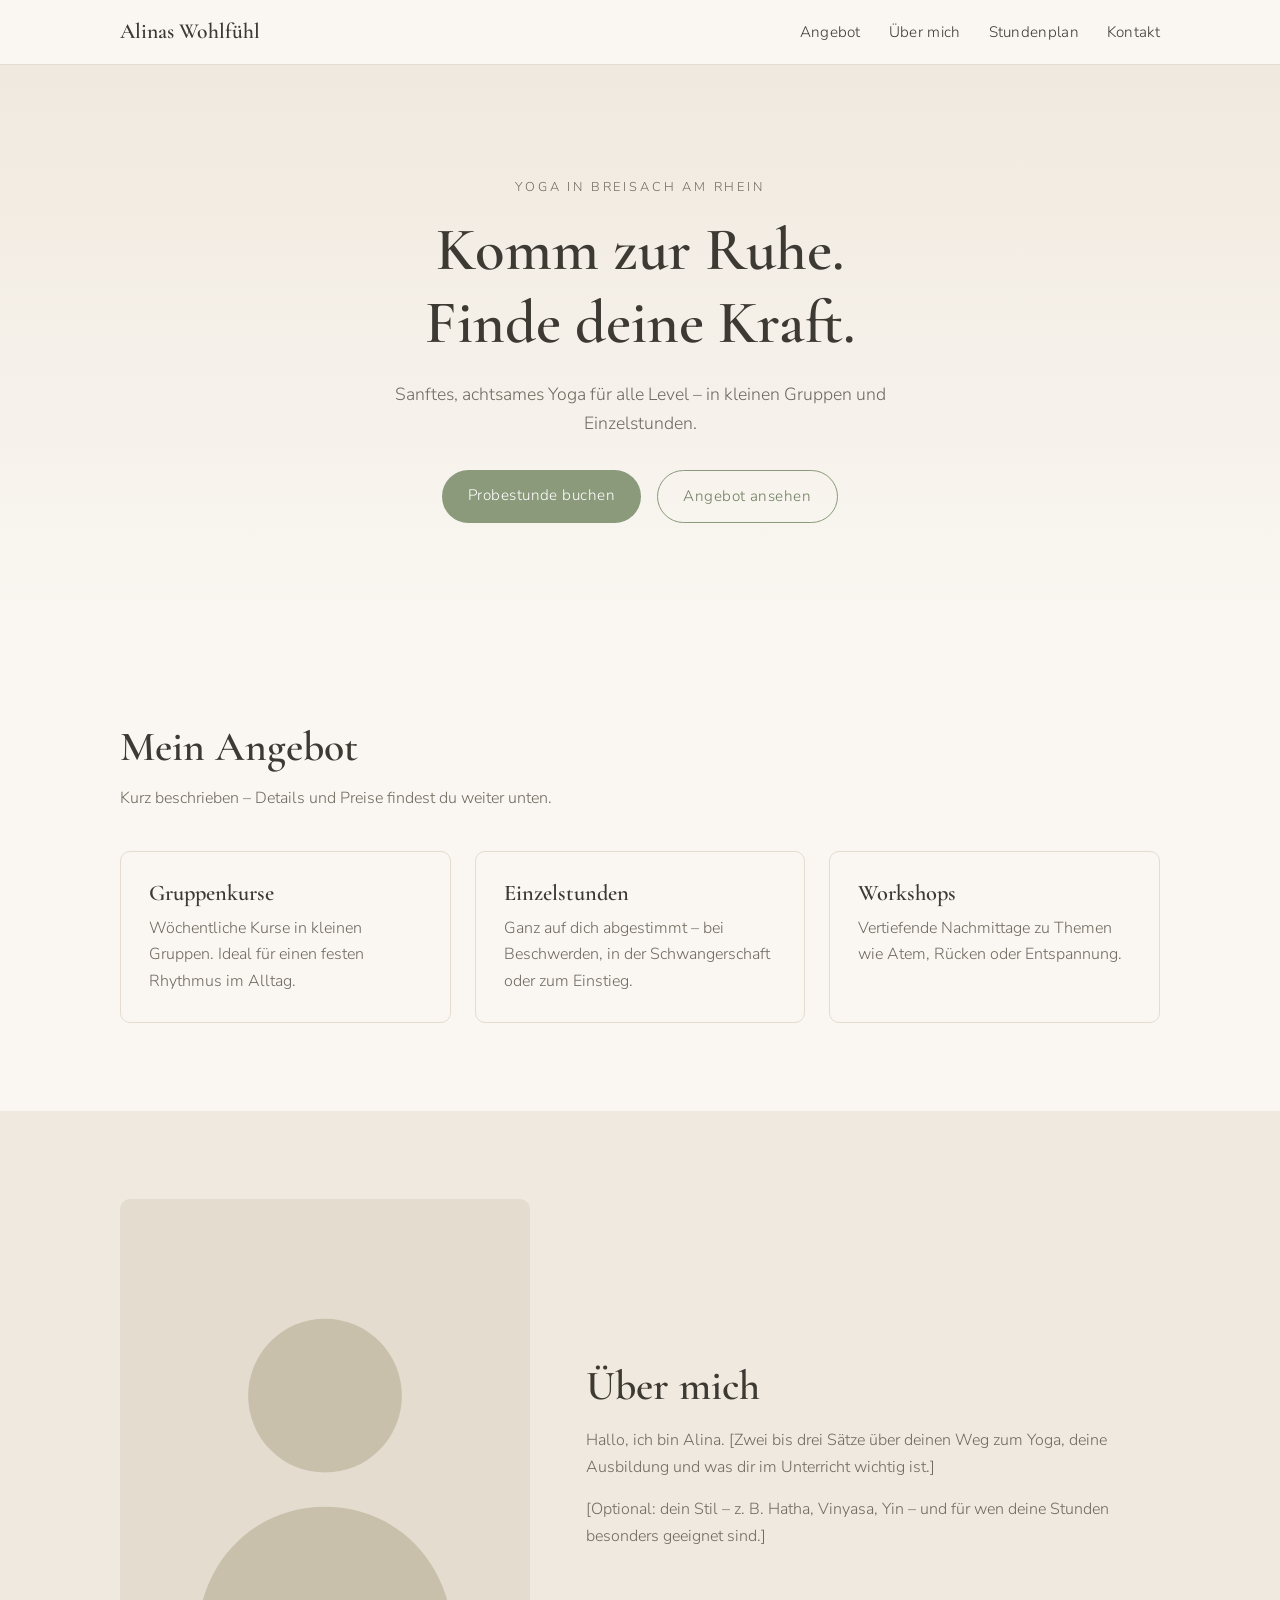
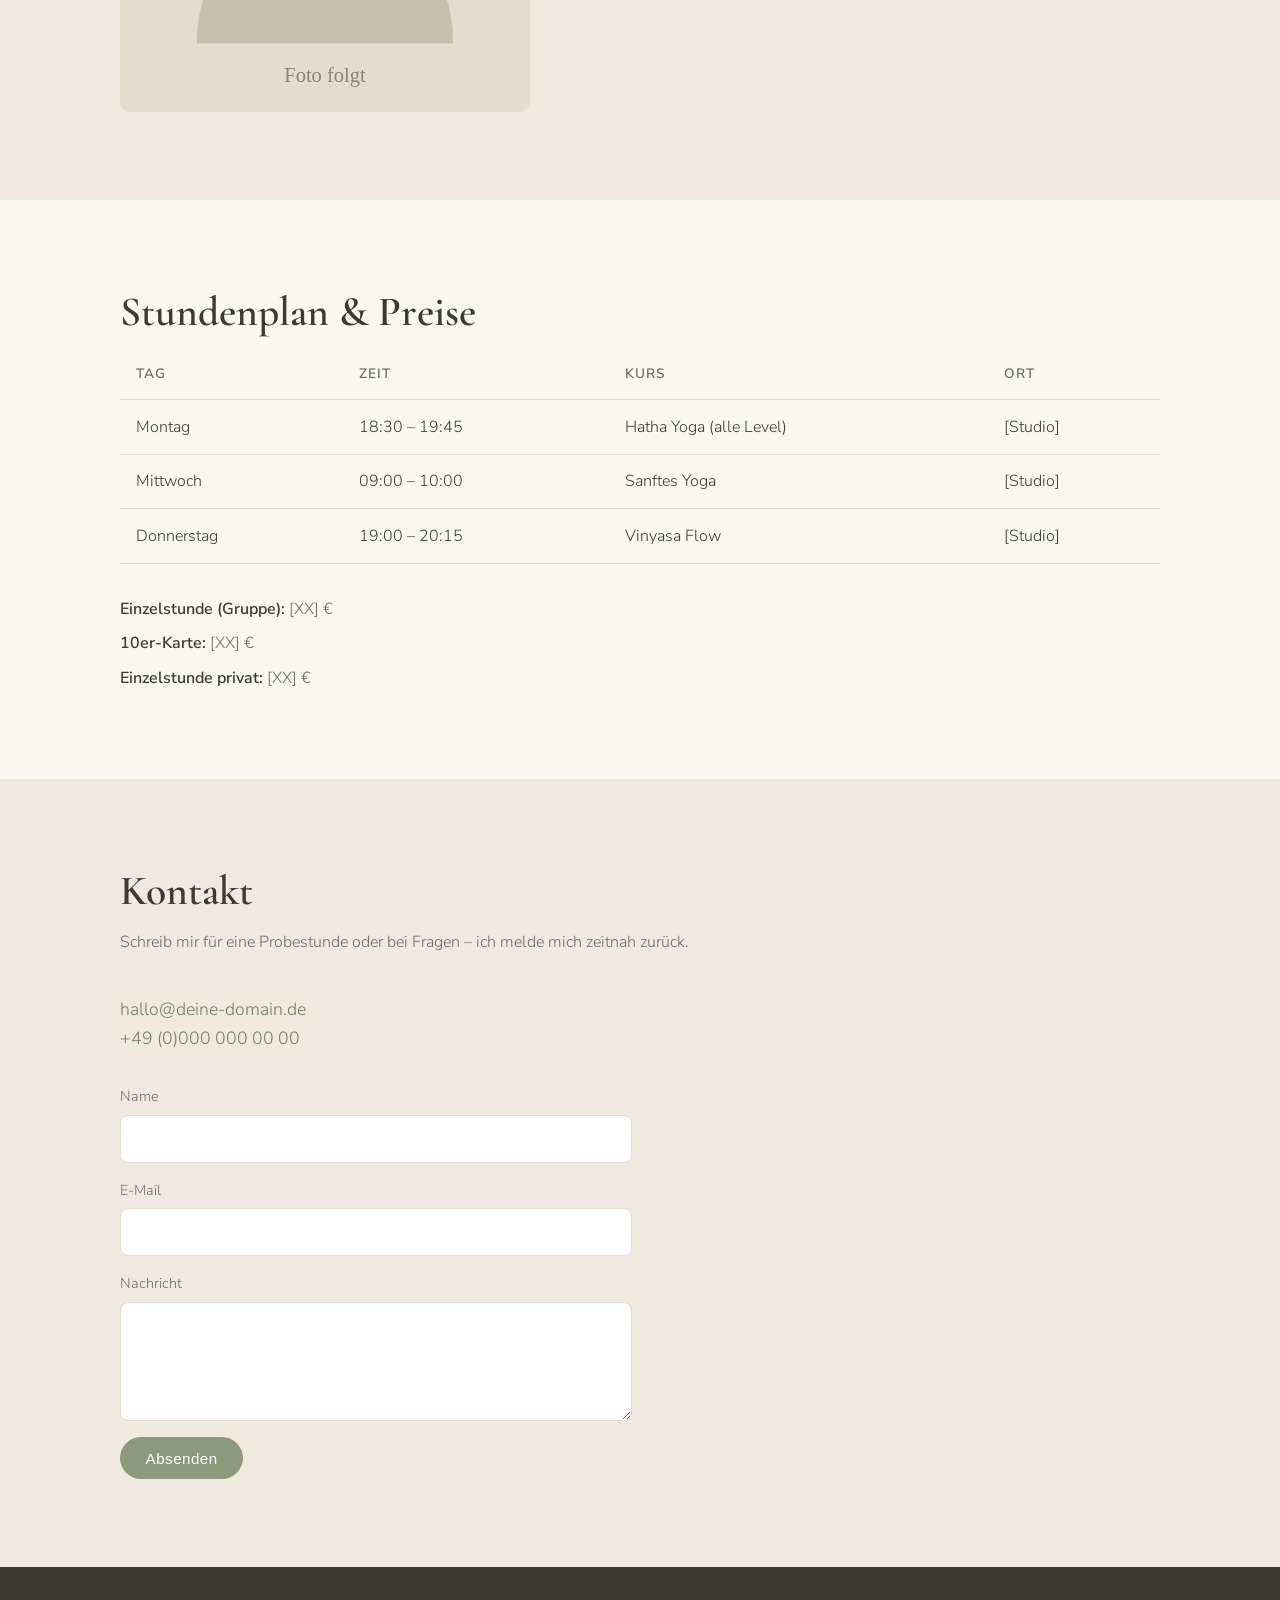
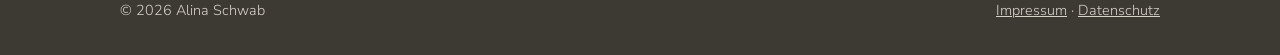
==== index.html @ 9f52ae80 "Update hero kicker text and footer copyright name" ====
<!DOCTYPE html>
<html lang="de">
<head>
  <meta charset="UTF-8" />
  <meta name="viewport" content="width=device-width, initial-scale=1.0" />
  <title>Alinas Wohlfühl – Yoga</title>
  <meta name="description" content="Yoga bei Alina – Kurse, Workshops und Einzelstunden für mehr Ruhe, Kraft und Beweglichkeit." />

  <!-- Open Graph / Social Preview -->
  <meta property="og:title" content="Alinas Wohlfühl – Yoga" />
  <meta property="og:description" content="Yoga bei Alina – Kurse, Workshops und Einzelstunden." />
  <meta property="og:type" content="website" />

  <link rel="icon" href="assets/favicon.svg" type="image/svg+xml" />
  <link rel="preconnect" href="https://fonts.googleapis.com" />
  <link rel="preconnect" href="https://fonts.gstatic.com" crossorigin />
  <link href="https://fonts.googleapis.com/css2?family=Cormorant+Garamond:wght@500;600&family=Nunito+Sans:wght@300;400;600&display=swap" rel="stylesheet" />
  <link rel="stylesheet" href="styles.css" />
</head>
<body>
  <header class="site-header" id="top">
    <nav class="nav container">
      <a href="#top" class="nav__logo">Alinas&nbsp;Wohlfühl</a>
      <button class="nav__toggle" aria-label="Menü öffnen" aria-expanded="false" aria-controls="nav-menu">
        <span></span><span></span><span></span>
      </button>
      <ul class="nav__menu" id="nav-menu">
        <li><a href="#angebot">Angebot</a></li>
        <li><a href="#ueber-mich">Über mich</a></li>
        <li><a href="#stundenplan">Stundenplan</a></li>
        <li><a href="#kontakt">Kontakt</a></li>
      </ul>
    </nav>
  </header>

  <main>
    <!-- Hero -->
    <section class="hero">
      <div class="container hero__inner">
        <p class="hero__kicker">Yoga in Breisach am Rhein</p>
        <h1 class="hero__title">Komm zur Ruhe.<br />Finde deine Kraft.</h1>
        <p class="hero__text">
          Sanftes, achtsames Yoga für alle Level – in kleinen Gruppen und Einzelstunden.
        </p>
        <div class="hero__actions">
          <a href="#kontakt" class="btn btn--primary">Probestunde buchen</a>
          <a href="#angebot" class="btn btn--ghost">Angebot ansehen</a>
        </div>
      </div>
    </section>

    <!-- Angebot -->
    <section id="angebot" class="section">
      <div class="container">
        <h2 class="section__title">Mein Angebot</h2>
        <p class="section__lead">Kurz beschrieben – Details und Preise findest du weiter unten.</p>
        <div class="cards">
          <article class="card">
            <h3>Gruppenkurse</h3>
            <p>Wöchentliche Kurse in kleinen Gruppen. Ideal für einen festen Rhythmus im Alltag.</p>
          </article>
          <article class="card">
            <h3>Einzelstunden</h3>
            <p>Ganz auf dich abgestimmt – bei Beschwerden, in der Schwangerschaft oder zum Einstieg.</p>
          </article>
          <article class="card">
            <h3>Workshops</h3>
            <p>Vertiefende Nachmittage zu Themen wie Atem, Rücken oder Entspannung.</p>
          </article>
        </div>
      </div>
    </section>

    <!-- Über mich -->
    <section id="ueber-mich" class="section section--alt">
      <div class="container about">
        <div class="about__media">
          <img src="assets/alina.svg" alt="Porträt von Alina" width="480" height="600" loading="lazy" />
        </div>
        <div class="about__text">
          <h2 class="section__title">Über mich</h2>
          <p>
            Hallo, ich bin Alina. [Zwei bis drei Sätze über deinen Weg zum Yoga, deine
            Ausbildung und was dir im Unterricht wichtig ist.]
          </p>
          <p>
            [Optional: dein Stil – z.&nbsp;B. Hatha, Vinyasa, Yin – und für wen deine Stunden
            besonders geeignet sind.]
          </p>
        </div>
      </div>
    </section>

    <!-- Stundenplan -->
    <section id="stundenplan" class="section">
      <div class="container">
        <h2 class="section__title">Stundenplan &amp; Preise</h2>
        <table class="schedule">
          <thead>
            <tr><th>Tag</th><th>Zeit</th><th>Kurs</th><th>Ort</th></tr>
          </thead>
          <tbody>
            <tr><td>Montag</td><td>18:30 – 19:45</td><td>Hatha Yoga (alle Level)</td><td>[Studio]</td></tr>
            <tr><td>Mittwoch</td><td>09:00 – 10:00</td><td>Sanftes Yoga</td><td>[Studio]</td></tr>
            <tr><td>Donnerstag</td><td>19:00 – 20:15</td><td>Vinyasa Flow</td><td>[Studio]</td></tr>
          </tbody>
        </table>
        <ul class="prices">
          <li><strong>Einzelstunde (Gruppe):</strong> [XX] €</li>
          <li><strong>10er-Karte:</strong> [XX] €</li>
          <li><strong>Einzelstunde privat:</strong> [XX] €</li>
        </ul>
      </div>
    </section>

    <!-- Kontakt -->
    <section id="kontakt" class="section section--alt">
      <div class="container contact">
        <h2 class="section__title">Kontakt</h2>
        <p class="section__lead">
          Schreib mir für eine Probestunde oder bei Fragen – ich melde mich zeitnah zurück.
        </p>
        <p class="contact__details">
          <a href="mailto:hallo@deine-domain.de">hallo@deine-domain.de</a><br />
          <a href="tel:+490000000000">+49 (0)000 000 00 00</a>
        </p>

        <!-- Formular: funktioniert erst mit Backend oder einem Dienst wie Formspree.
             Bis dahin dient der E-Mail-Link oben. -->
        <form class="contact__form" action="#" method="post" novalidate>
          <label>Name
            <input type="text" name="name" autocomplete="name" required />
          </label>
          <label>E-Mail
            <input type="email" name="email" autocomplete="email" required />
          </label>
          <label>Nachricht
            <textarea name="message" rows="4" required></textarea>
          </label>
          <button type="submit" class="btn btn--primary">Absenden</button>
          <p class="contact__note" hidden></p>
        </form>
      </div>
    </section>
  </main>

  <footer class="site-footer">
    <div class="container site-footer__inner">
      <p>&copy; <span id="year"></span> Alina Schwab</p>
      <p><a href="impressum.html">Impressum</a> &middot; <a href="datenschutz.html">Datenschutz</a></p>
    </div>
  </footer>

  <script src="script.js"></script>
</body>
</html>
---- styles.css ----
/* ---------- Design-Tokens ---------- */
:root {
  --color-bg: #faf7f2;
  --color-bg-alt: #f0e9df;
  --color-text: #3d3a34;
  --color-muted: #6f6a60;
  --color-accent: #8a9a7b;      /* salbeigrün */
  --color-accent-dark: #6f7e61;
  --color-line: #e3dccf;

  --font-head: "Cormorant Garamond", Georgia, serif;
  --font-body: "Nunito Sans", system-ui, -apple-system, Segoe UI, Roboto, sans-serif;

  --maxw: 1080px;
  --radius: 10px;
}

/* ---------- Reset / Basis ---------- */
* { box-sizing: border-box; margin: 0; padding: 0; }

html { scroll-behavior: smooth; }

body {
  font-family: var(--font-body);
  font-weight: 300;
  color: var(--color-text);
  background: var(--color-bg);
  line-height: 1.65;
  -webkit-font-smoothing: antialiased;
}

img { max-width: 100%; height: auto; display: block; }

a { color: var(--color-accent-dark); text-decoration: none; }
a:hover { text-decoration: underline; }

h1, h2, h3 { font-family: var(--font-head); font-weight: 600; line-height: 1.2; }

.container {
  width: 100%;
  max-width: var(--maxw);
  margin-inline: auto;
  padding-inline: 1.25rem;
}

/* ---------- Header / Nav ---------- */
.site-header {
  position: sticky;
  top: 0;
  z-index: 50;
  background: rgba(250, 247, 242, 0.9);
  backdrop-filter: blur(8px);
  border-bottom: 1px solid var(--color-line);
}

.nav {
  display: flex;
  align-items: center;
  justify-content: space-between;
  min-height: 64px;
}

.nav__logo {
  font-family: var(--font-head);
  font-size: 1.35rem;
  font-weight: 600;
  color: var(--color-text);
}

.nav__menu {
  list-style: none;
  display: flex;
  gap: 1.75rem;
}

.nav__menu a {
  color: var(--color-text);
  font-size: 0.95rem;
  letter-spacing: 0.02em;
}

.nav__toggle {
  display: none;
  flex-direction: column;
  gap: 5px;
  background: none;
  border: 0;
  cursor: pointer;
  padding: 6px;
}
.nav__toggle span {
  width: 24px;
  height: 2px;
  background: var(--color-text);
  transition: transform 0.2s, opacity 0.2s;
}

/* ---------- Hero ---------- */
.hero {
  background: linear-gradient(180deg, var(--color-bg-alt), var(--color-bg));
  padding-block: clamp(3.5rem, 10vw, 7rem);
  text-align: center;
}

.hero__kicker {
  text-transform: uppercase;
  letter-spacing: 0.22em;
  font-size: 0.8rem;
  color: var(--color-muted);
  margin-bottom: 1rem;
}

.hero__title {
  font-size: clamp(2.4rem, 6vw, 3.8rem);
}

.hero__text {
  max-width: 34rem;
  margin: 1.25rem auto 2rem;
  color: var(--color-muted);
  font-size: 1.1rem;
}

.hero__actions {
  display: flex;
  gap: 1rem;
  justify-content: center;
  flex-wrap: wrap;
}

/* ---------- Buttons ---------- */
.btn {
  display: inline-block;
  padding: 0.8rem 1.6rem;
  border-radius: 999px;
  font-size: 0.95rem;
  letter-spacing: 0.03em;
  transition: background 0.2s, color 0.2s, border-color 0.2s;
}
.btn:hover { text-decoration: none; }

.btn--primary {
  background: var(--color-accent);
  color: #fff;
}
.btn--primary:hover { background: var(--color-accent-dark); }

.btn--ghost {
  border: 1px solid var(--color-accent);
  color: var(--color-accent-dark);
}
.btn--ghost:hover { background: var(--color-accent); color: #fff; }

/* ---------- Sections ---------- */
.section { padding-block: clamp(3rem, 8vw, 5.5rem); }
.section--alt { background: var(--color-bg-alt); }

.section__title {
  font-size: clamp(1.8rem, 4vw, 2.6rem);
  margin-bottom: 0.75rem;
}

.section__lead {
  color: var(--color-muted);
  max-width: 40rem;
  margin-bottom: 2.5rem;
}

/* ---------- Cards ---------- */
.cards {
  display: grid;
  grid-template-columns: repeat(auto-fit, minmax(220px, 1fr));
  gap: 1.5rem;
}

.card {
  background: var(--color-bg);
  border: 1px solid var(--color-line);
  border-radius: var(--radius);
  padding: 1.75rem;
}
.section--alt .card { background: #fff; }

.card h3 { font-size: 1.4rem; margin-bottom: 0.5rem; }
.card p { color: var(--color-muted); }

/* ---------- Über mich ---------- */
.about {
  display: grid;
  grid-template-columns: minmax(0, 1fr) minmax(0, 1.4fr);
  gap: clamp(1.5rem, 5vw, 3.5rem);
  align-items: center;
}

.about__media img {
  border-radius: var(--radius);
  width: 100%;
  object-fit: cover;
}

.about__text p { margin-top: 1rem; color: var(--color-muted); }

/* ---------- Stundenplan ---------- */
.schedule {
  width: 100%;
  border-collapse: collapse;
  margin-bottom: 2rem;
}

.schedule th,
.schedule td {
  text-align: left;
  padding: 0.85rem 1rem;
  border-bottom: 1px solid var(--color-line);
}

.schedule th {
  font-family: var(--font-body);
  font-weight: 600;
  font-size: 0.85rem;
  text-transform: uppercase;
  letter-spacing: 0.08em;
  color: var(--color-muted);
}

.prices { list-style: none; display: grid; gap: 0.5rem; }
.prices li { color: var(--color-muted); }
.prices strong { color: var(--color-text); font-weight: 600; }

/* ---------- Kontakt ---------- */
.contact__details { margin: 1rem 0 2rem; font-size: 1.1rem; }

.contact__form {
  display: grid;
  gap: 1rem;
  max-width: 32rem;
}

.contact__form label {
  display: grid;
  gap: 0.35rem;
  font-size: 0.9rem;
  color: var(--color-muted);
}

.contact__form input,
.contact__form textarea {
  font: inherit;
  padding: 0.7rem 0.85rem;
  border: 1px solid var(--color-line);
  border-radius: 8px;
  background: #fff;
  color: var(--color-text);
}
.contact__form input:focus,
.contact__form textarea:focus {
  outline: 2px solid var(--color-accent);
  outline-offset: 1px;
}

.contact__form .btn { justify-self: start; cursor: pointer; border: 0; }

.contact__note { font-size: 0.9rem; color: var(--color-accent-dark); }

/* ---------- Footer ---------- */
.site-footer {
  background: var(--color-text);
  color: #d8d3c8;
  padding-block: 2rem;
  font-size: 0.9rem;
}
.site-footer a { color: #d8d3c8; text-decoration: underline; }
.site-footer__inner {
  display: flex;
  justify-content: space-between;
  flex-wrap: wrap;
  gap: 0.5rem;
}

/* ---------- Mobile ---------- */
@media (max-width: 760px) {
  .nav__toggle { display: flex; }

  .nav__menu {
    position: absolute;
    inset: 64px 0 auto 0;
    flex-direction: column;
    gap: 0;
    background: var(--color-bg);
    border-bottom: 1px solid var(--color-line);
    max-height: 0;
    overflow: hidden;
    transition: max-height 0.25s ease;
  }
  .nav__menu.is-open { max-height: 320px; }
  .nav__menu li { border-top: 1px solid var(--color-line); }
  .nav__menu a { display: block; padding: 0.9rem 1.25rem; }

  .about { grid-template-columns: 1fr; }
  .about__media { order: -1; max-width: 360px; }
}

@media (prefers-reduced-motion: reduce) {
  html { scroll-behavior: auto; }
  * { transition: none !important; }
}
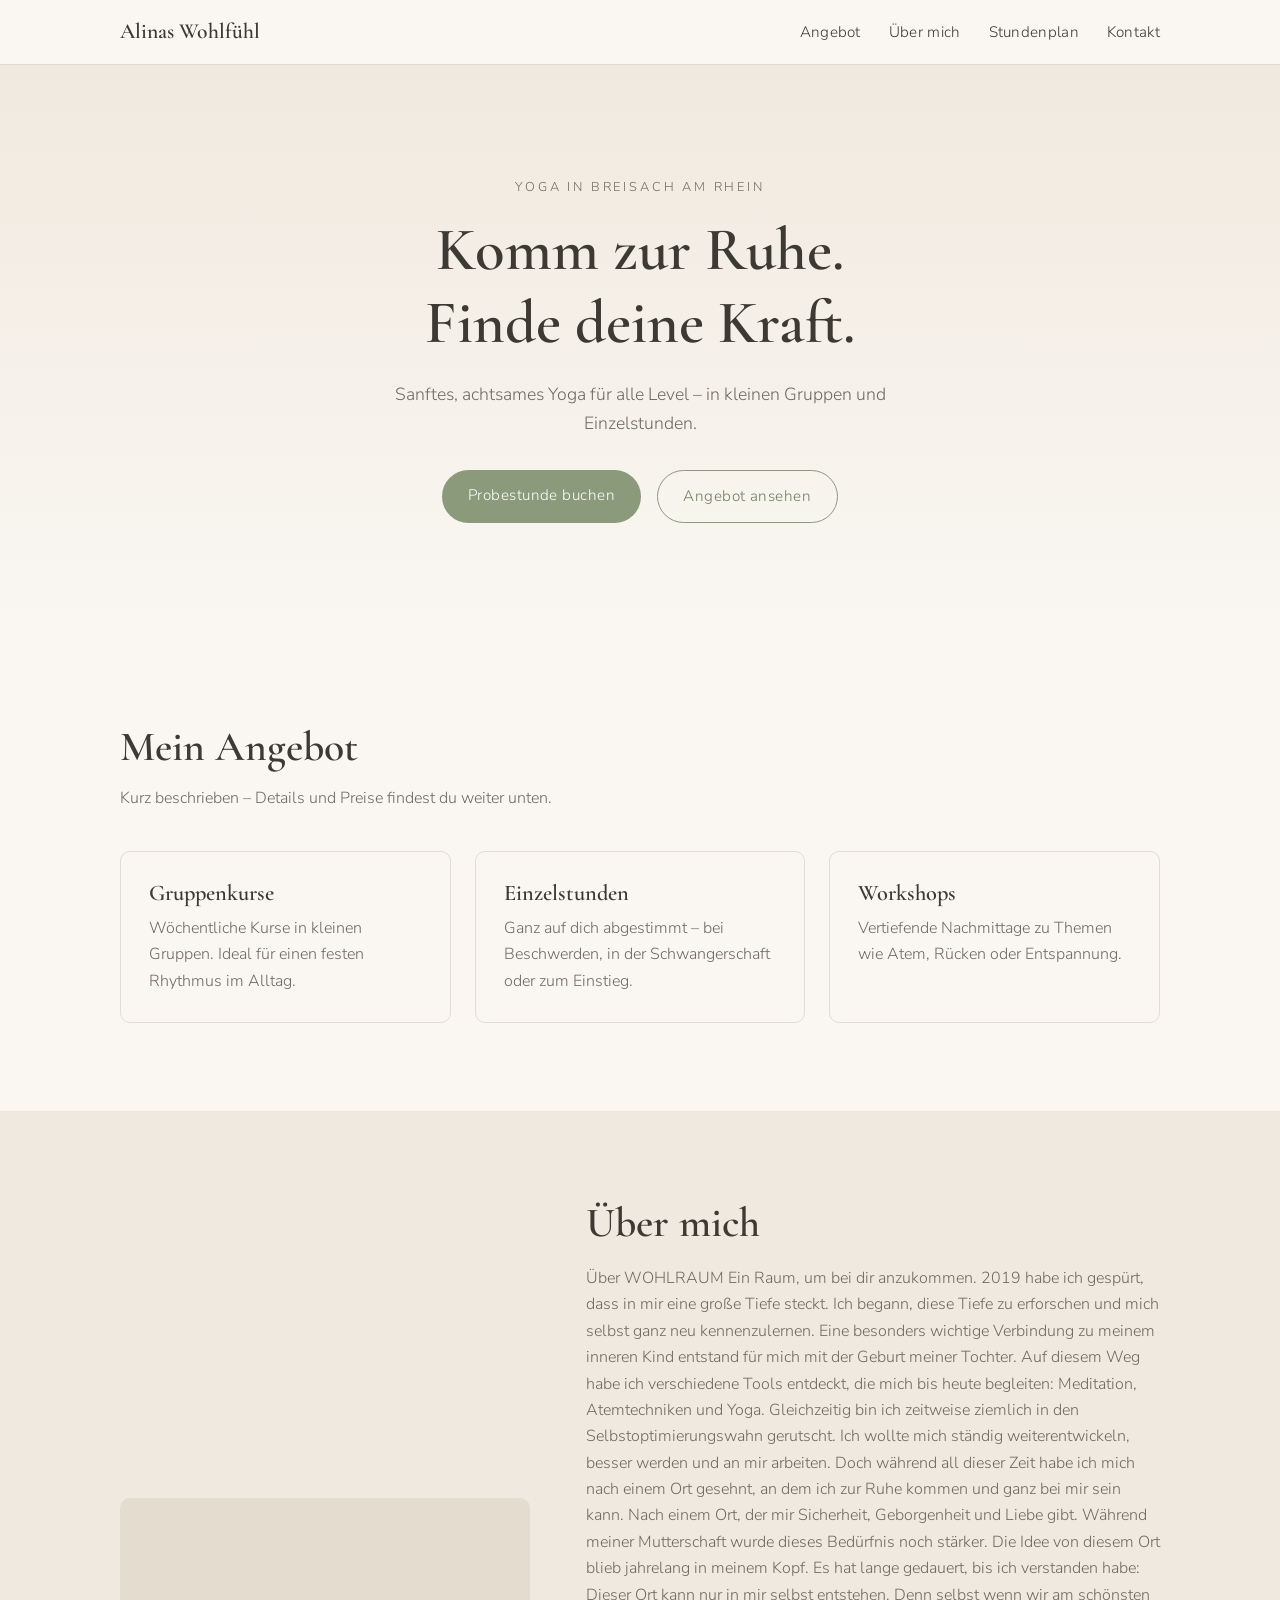
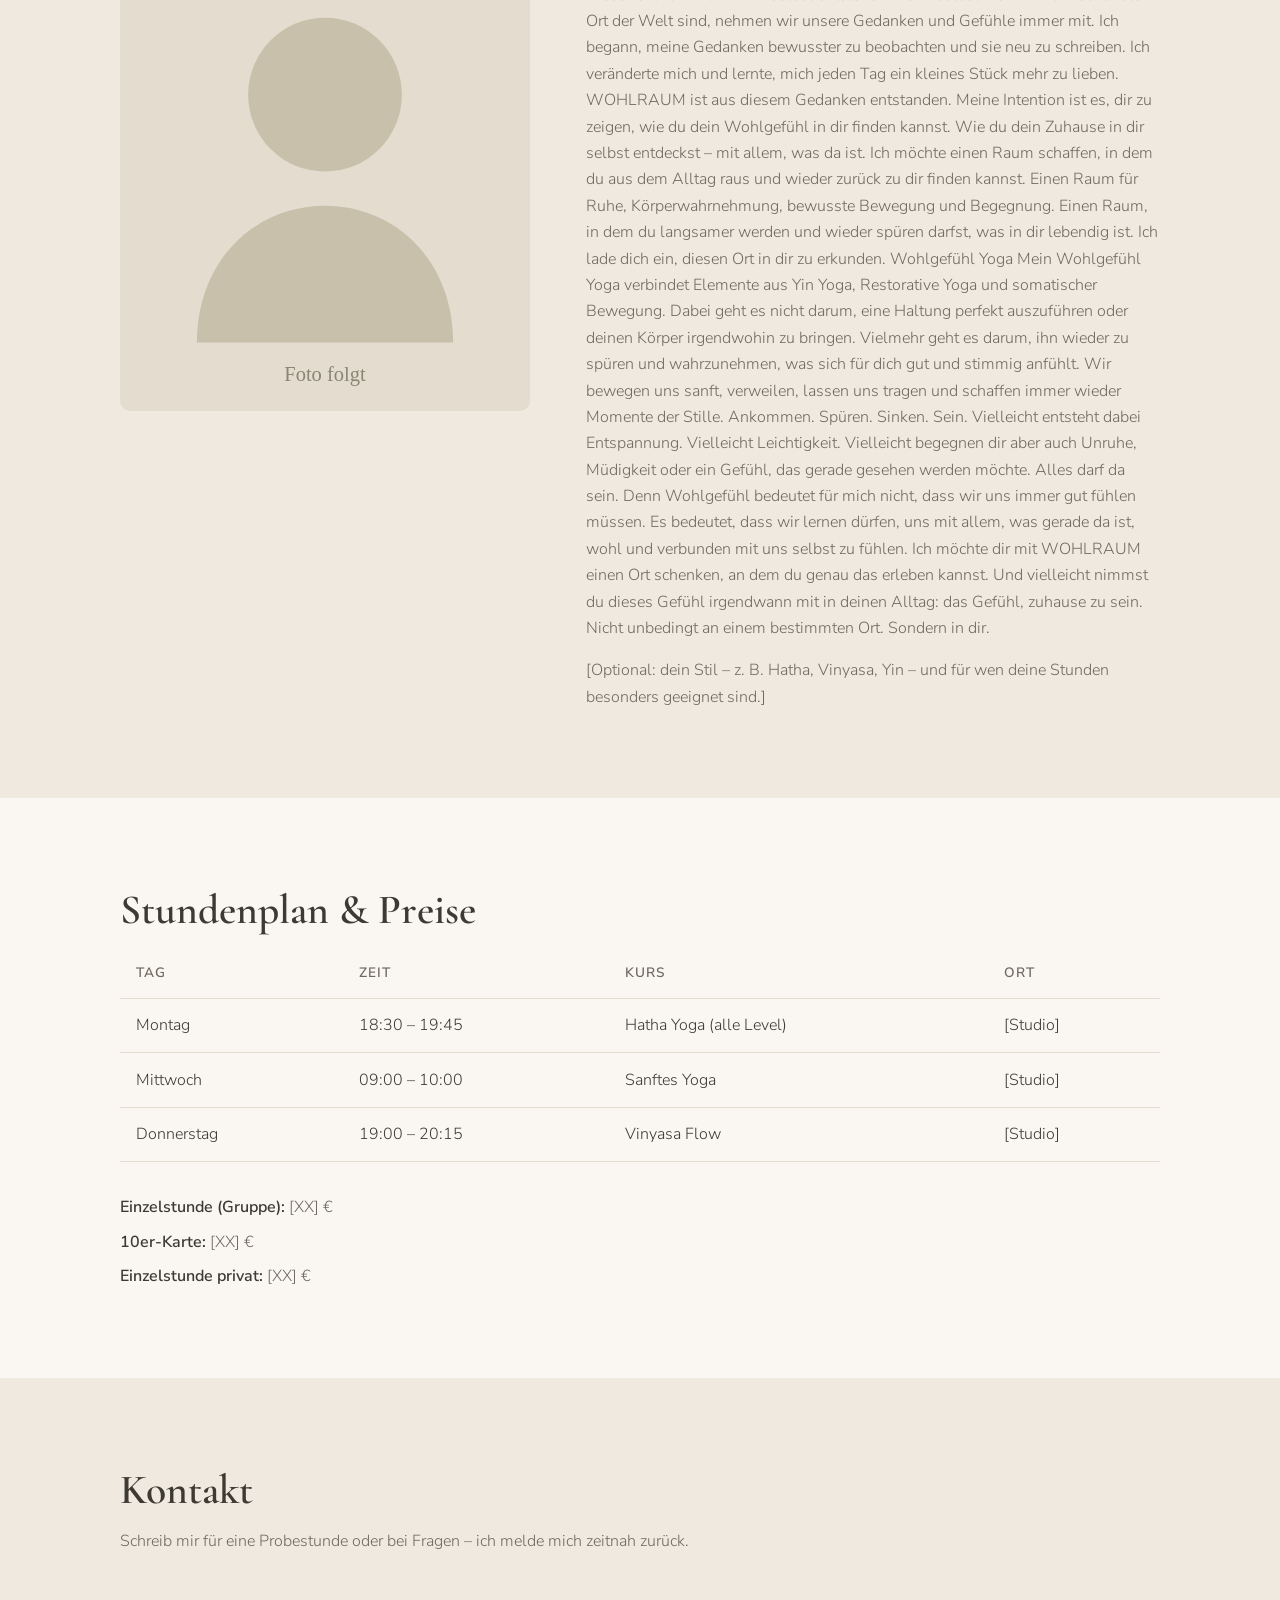
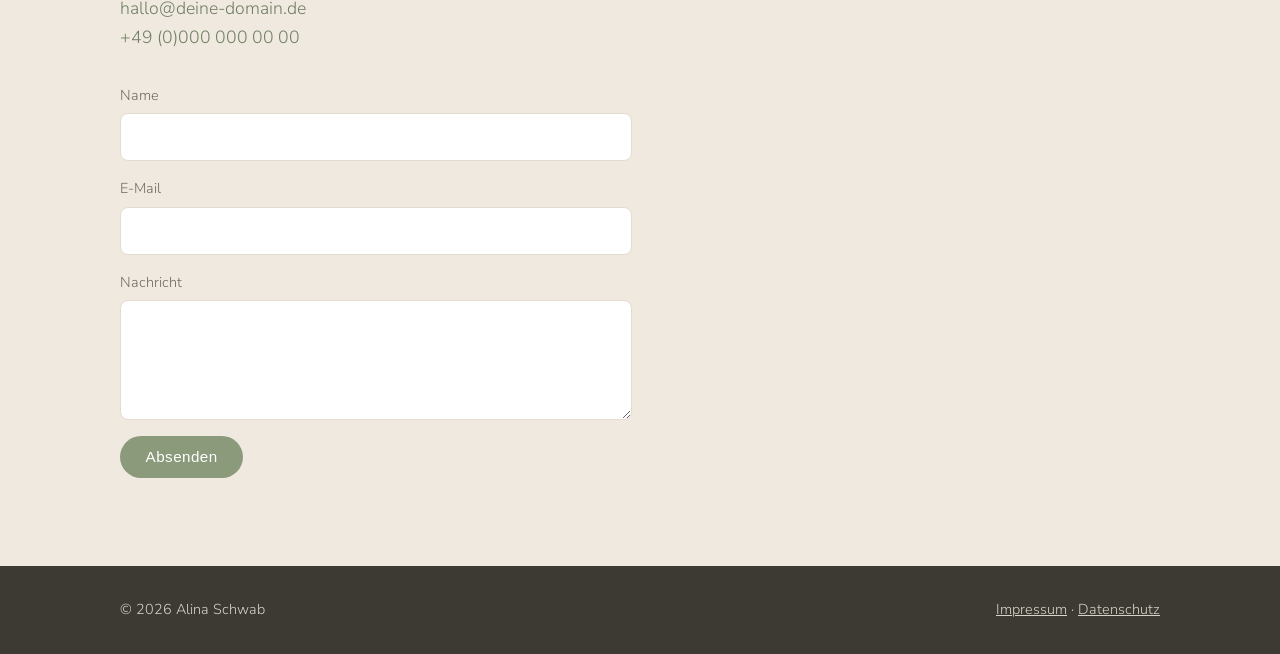
==== commit ea608e50: "Aktualisieren von index.html" ====
--- a/index.html
+++ b/index.html
@@ -79,9 +79,53 @@
         </div>
         <div class="about__text">
           <h2 class="section__title">Über mich</h2>
-          <p>
-            Hallo, ich bin Alina. [Zwei bis drei Sätze über deinen Weg zum Yoga, deine
-            Ausbildung und was dir im Unterricht wichtig ist.]
+          <p> 
+
+Über WOHLRAUM
+
+Ein Raum, um bei dir anzukommen.
+
+2019 habe ich gespürt, dass in mir eine große Tiefe steckt. Ich begann, diese Tiefe zu erforschen und mich selbst ganz neu kennenzulernen. Eine besonders wichtige Verbindung zu meinem inneren Kind entstand für mich mit der Geburt meiner Tochter.
+
+Auf diesem Weg habe ich verschiedene Tools entdeckt, die mich bis heute begleiten: Meditation, Atemtechniken und Yoga. Gleichzeitig bin ich zeitweise ziemlich in den Selbstoptimierungswahn gerutscht. Ich wollte mich ständig weiterentwickeln, besser werden und an mir arbeiten.
+
+Doch während all dieser Zeit habe ich mich nach einem Ort gesehnt, an dem ich zur Ruhe kommen und ganz bei mir sein kann. Nach einem Ort, der mir Sicherheit, Geborgenheit und Liebe gibt. Während meiner Mutterschaft wurde dieses Bedürfnis noch stärker.
+
+Die Idee von diesem Ort blieb jahrelang in meinem Kopf. Es hat lange gedauert, bis ich verstanden habe: Dieser Ort kann nur in mir selbst entstehen. Denn selbst wenn wir am schönsten Ort der Welt sind, nehmen wir unsere Gedanken und Gefühle immer mit.
+
+Ich begann, meine Gedanken bewusster zu beobachten und sie neu zu schreiben. Ich veränderte mich und lernte, mich jeden Tag ein kleines Stück mehr zu lieben.
+
+WOHLRAUM ist aus diesem Gedanken entstanden.
+
+Meine Intention ist es, dir zu zeigen, wie du dein Wohlgefühl in dir finden kannst. Wie du dein Zuhause in dir selbst entdeckst – mit allem, was da ist.
+
+Ich möchte einen Raum schaffen, in dem du aus dem Alltag raus und wieder zurück zu dir finden kannst. Einen Raum für Ruhe, Körperwahrnehmung, bewusste Bewegung und Begegnung. Einen Raum, in dem du langsamer werden und wieder spüren darfst, was in dir lebendig ist.
+
+Ich lade dich ein, diesen Ort in dir zu erkunden.
+
+Wohlgefühl Yoga
+
+Mein Wohlgefühl Yoga verbindet Elemente aus Yin Yoga, Restorative Yoga und somatischer Bewegung.
+
+Dabei geht es nicht darum, eine Haltung perfekt auszuführen oder deinen Körper irgendwohin zu bringen. Vielmehr geht es darum, ihn wieder zu spüren und wahrzunehmen, was sich für dich gut und stimmig anfühlt.
+
+Wir bewegen uns sanft, verweilen, lassen uns tragen und schaffen immer wieder Momente der Stille.
+
+Ankommen. Spüren. Sinken. Sein.
+
+Vielleicht entsteht dabei Entspannung. Vielleicht Leichtigkeit. Vielleicht begegnen dir aber auch Unruhe, Müdigkeit oder ein Gefühl, das gerade gesehen werden möchte.
+
+Alles darf da sein.
+
+Denn Wohlgefühl bedeutet für mich nicht, dass wir uns immer gut fühlen müssen. Es bedeutet, dass wir lernen dürfen, uns mit allem, was gerade da ist, wohl und verbunden mit uns selbst zu fühlen.
+
+Ich möchte dir mit WOHLRAUM einen Ort schenken, an dem du genau das erleben kannst.
+
+Und vielleicht nimmst du dieses Gefühl irgendwann mit in deinen Alltag:
+
+das Gefühl, zuhause zu sein.
+Nicht unbedingt an einem bestimmten Ort.
+Sondern in dir.
           </p>
           <p>
             [Optional: dein Stil – z.&nbsp;B. Hatha, Vinyasa, Yin – und für wen deine Stunden
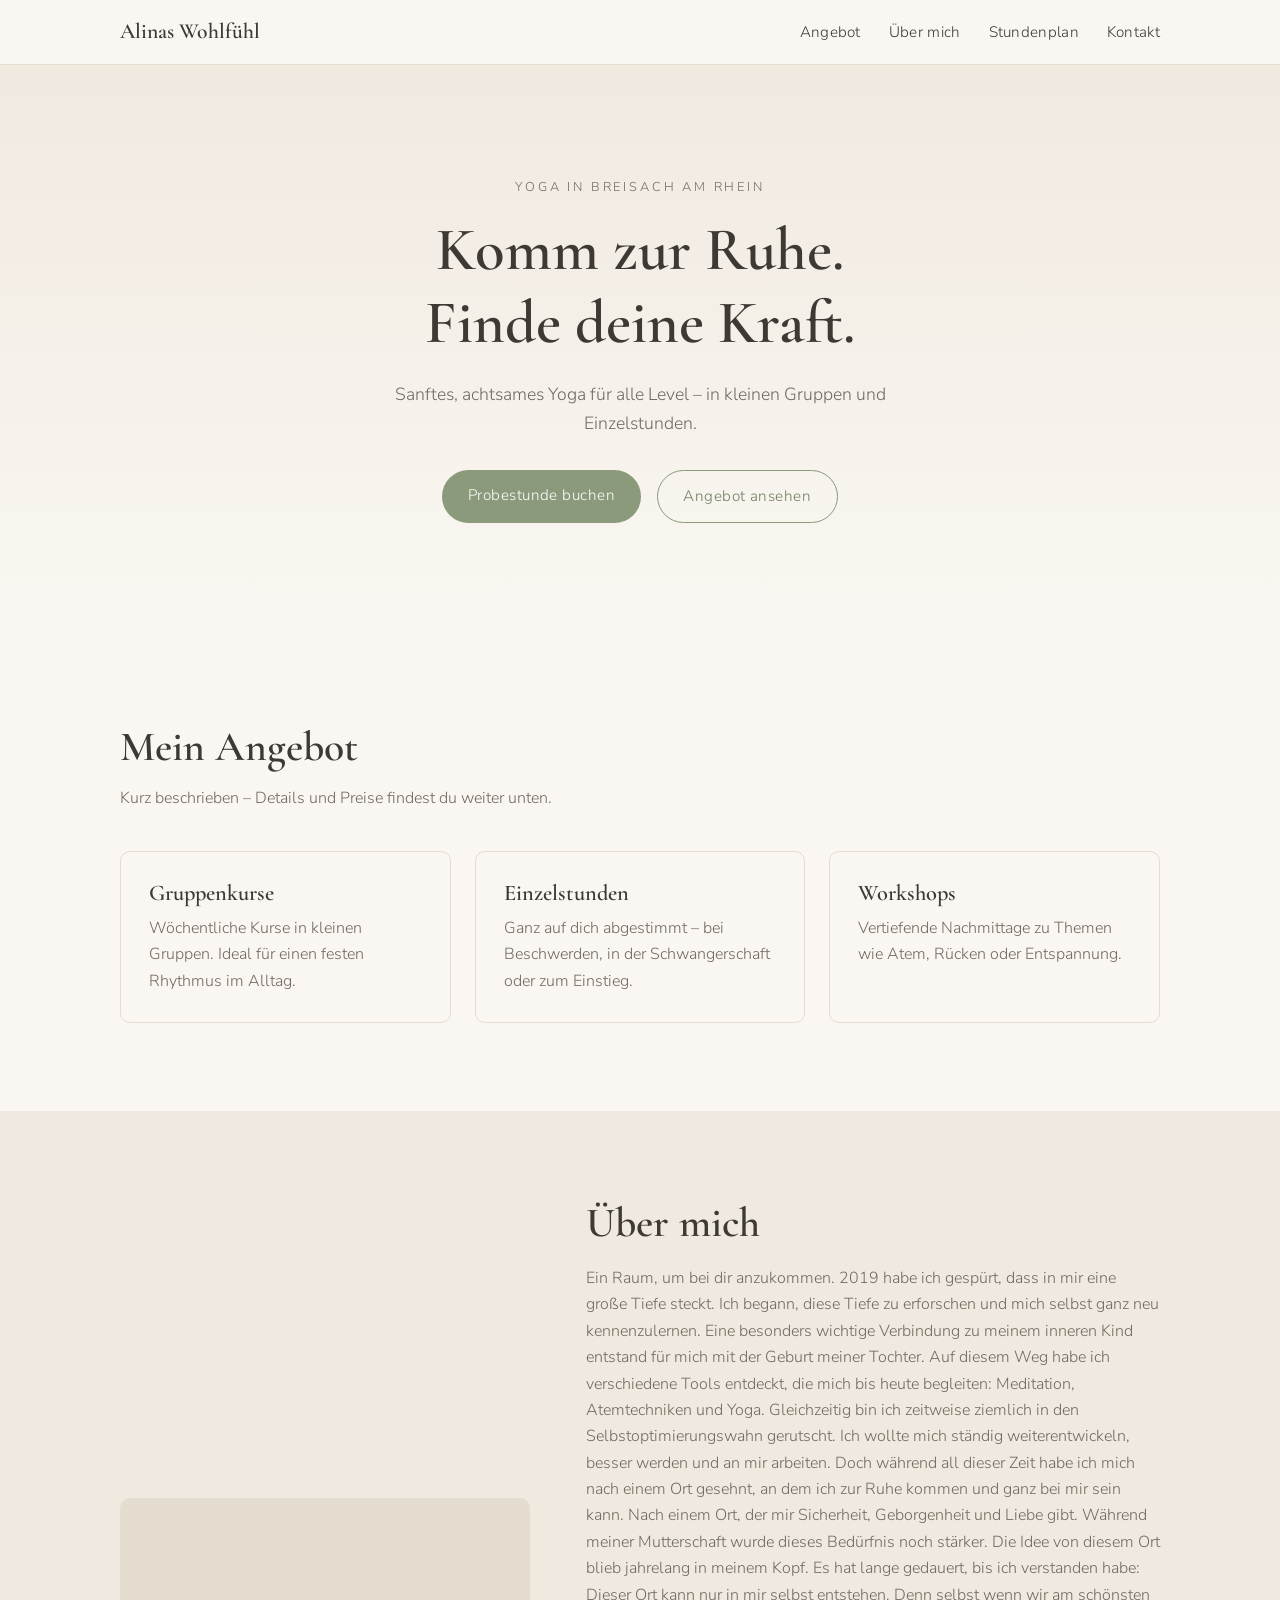
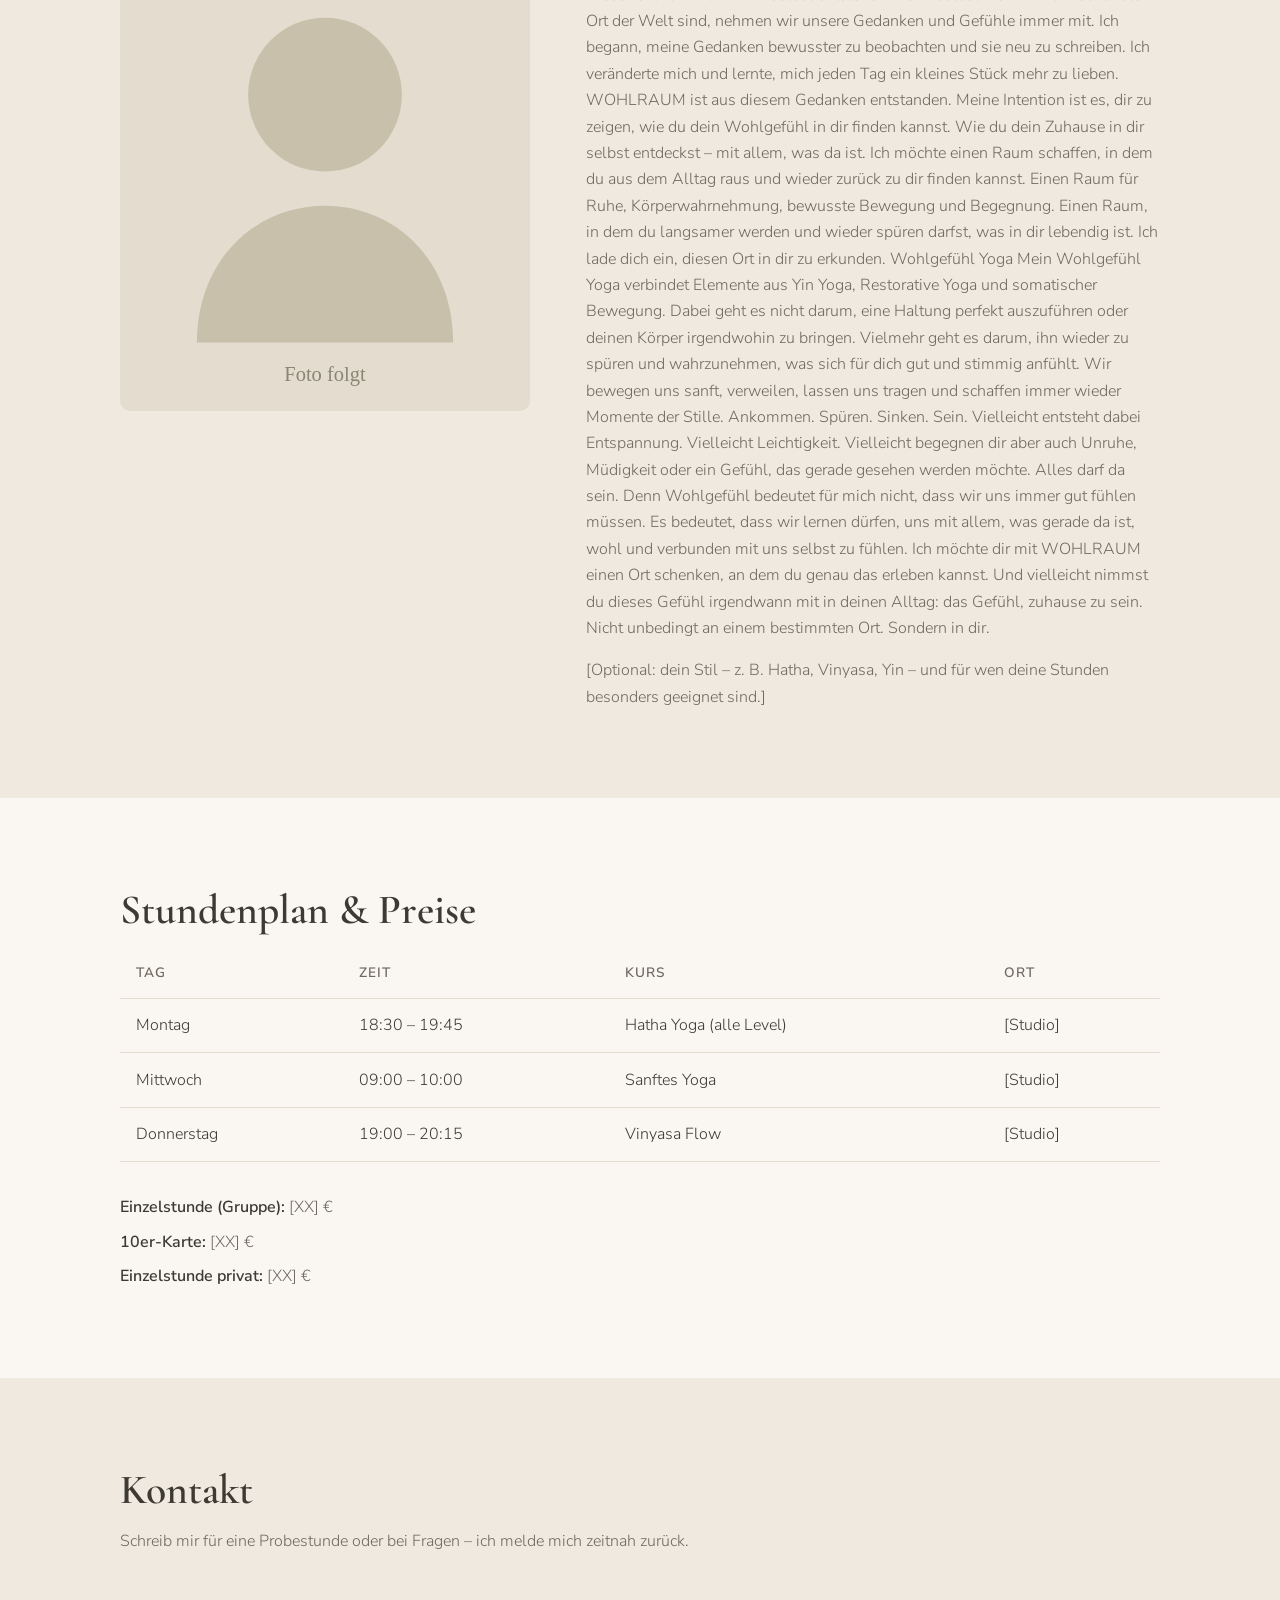
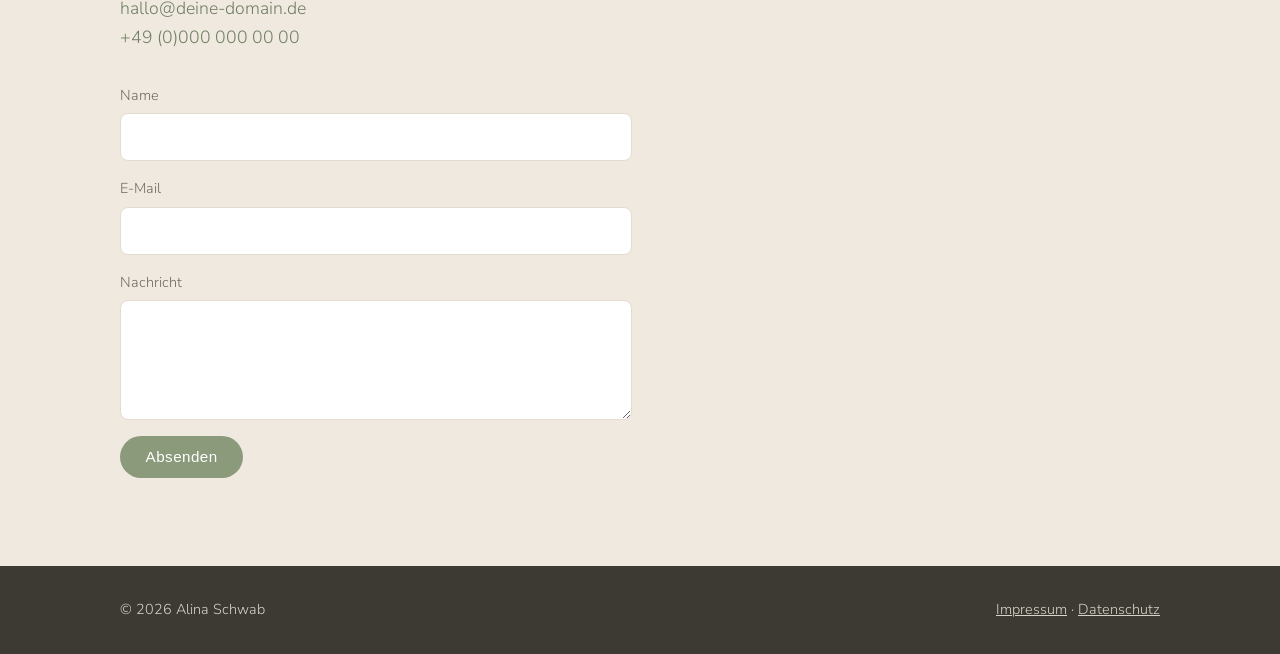
==== commit 6a1e2383: "Aktualisieren von index.html" ====
--- a/index.html
+++ b/index.html
@@ -71,7 +71,7 @@
       </div>
     </section>
 
-    <!-- Über mich -->
+    <!-- Über WOHLRAUM -->
     <section id="ueber-mich" class="section section--alt">
       <div class="container about">
         <div class="about__media">
@@ -79,11 +79,7 @@
         </div>
         <div class="about__text">
           <h2 class="section__title">Über mich</h2>
-          <p> 
-
-Über WOHLRAUM
-
-Ein Raum, um bei dir anzukommen.
+          <p>Ein Raum, um bei dir anzukommen.
 
 2019 habe ich gespürt, dass in mir eine große Tiefe steckt. Ich begann, diese Tiefe zu erforschen und mich selbst ganz neu kennenzulernen. Eine besonders wichtige Verbindung zu meinem inneren Kind entstand für mich mit der Geburt meiner Tochter.
 
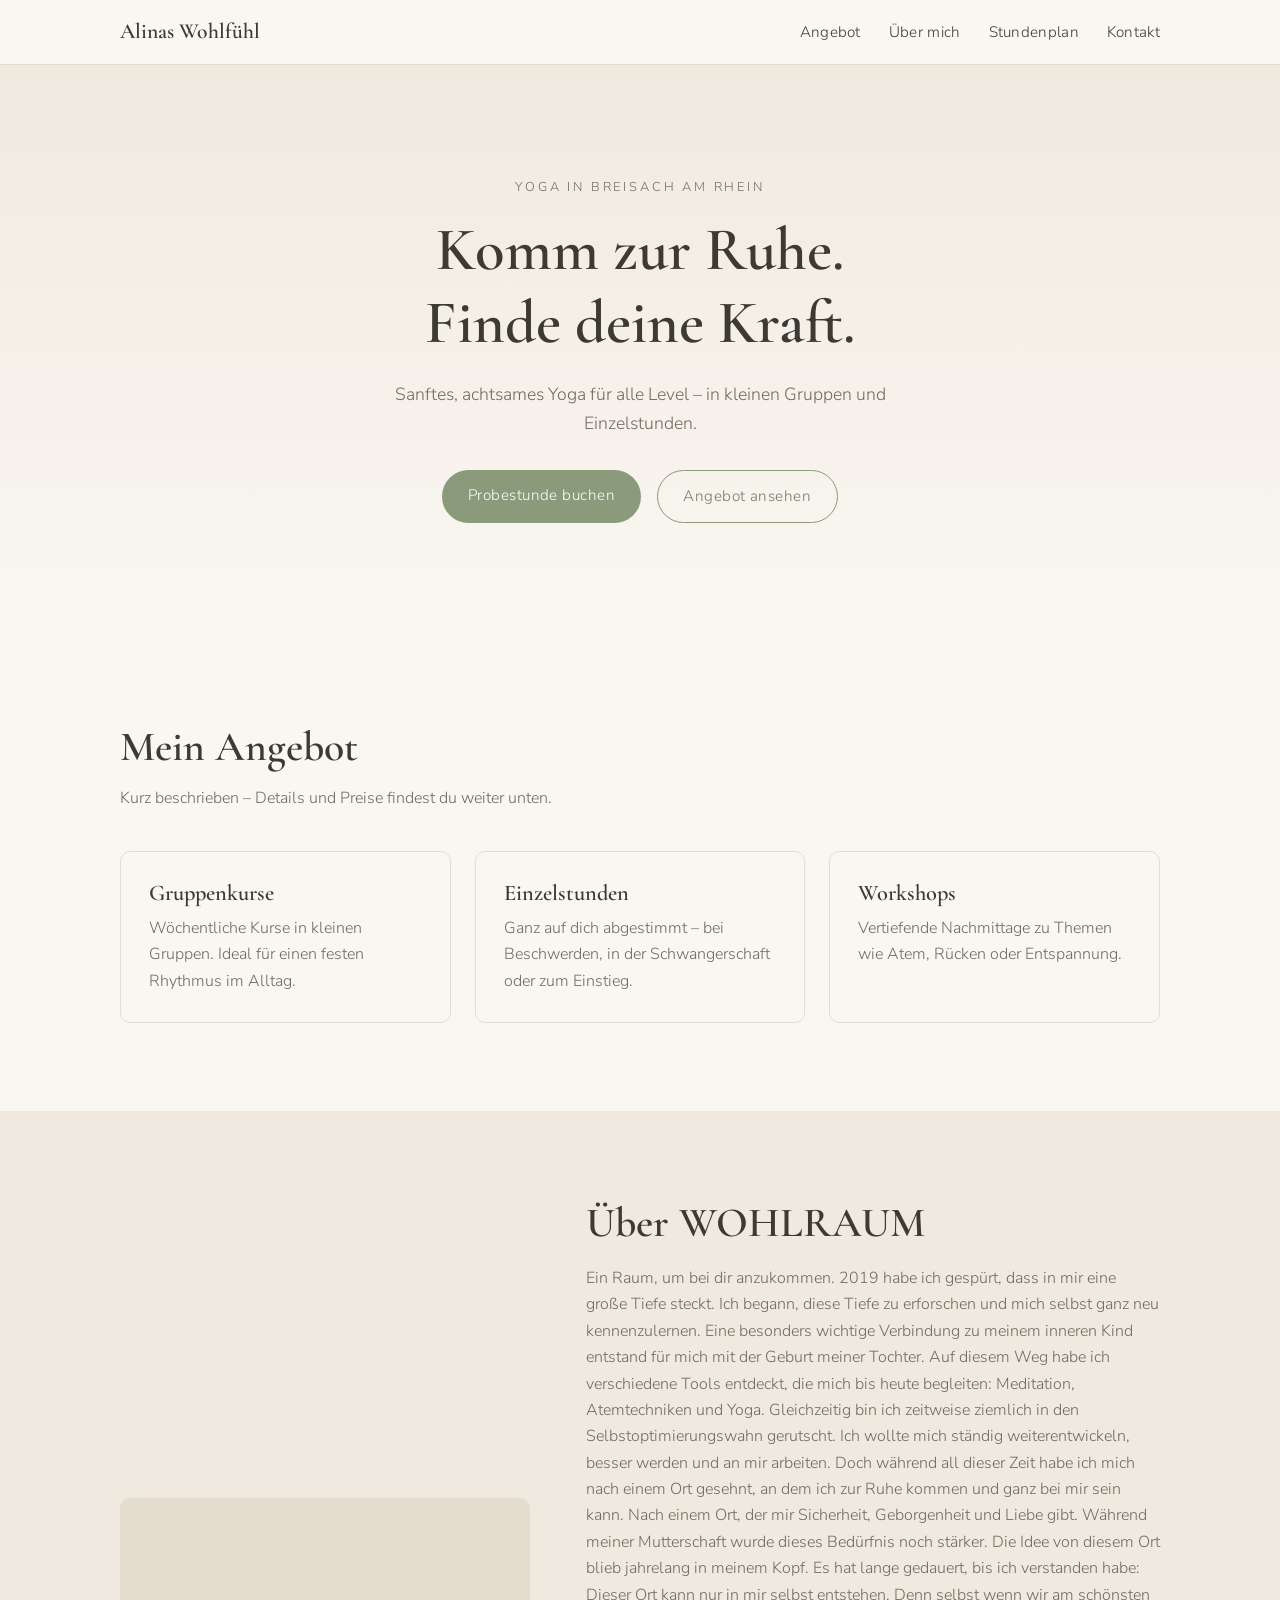
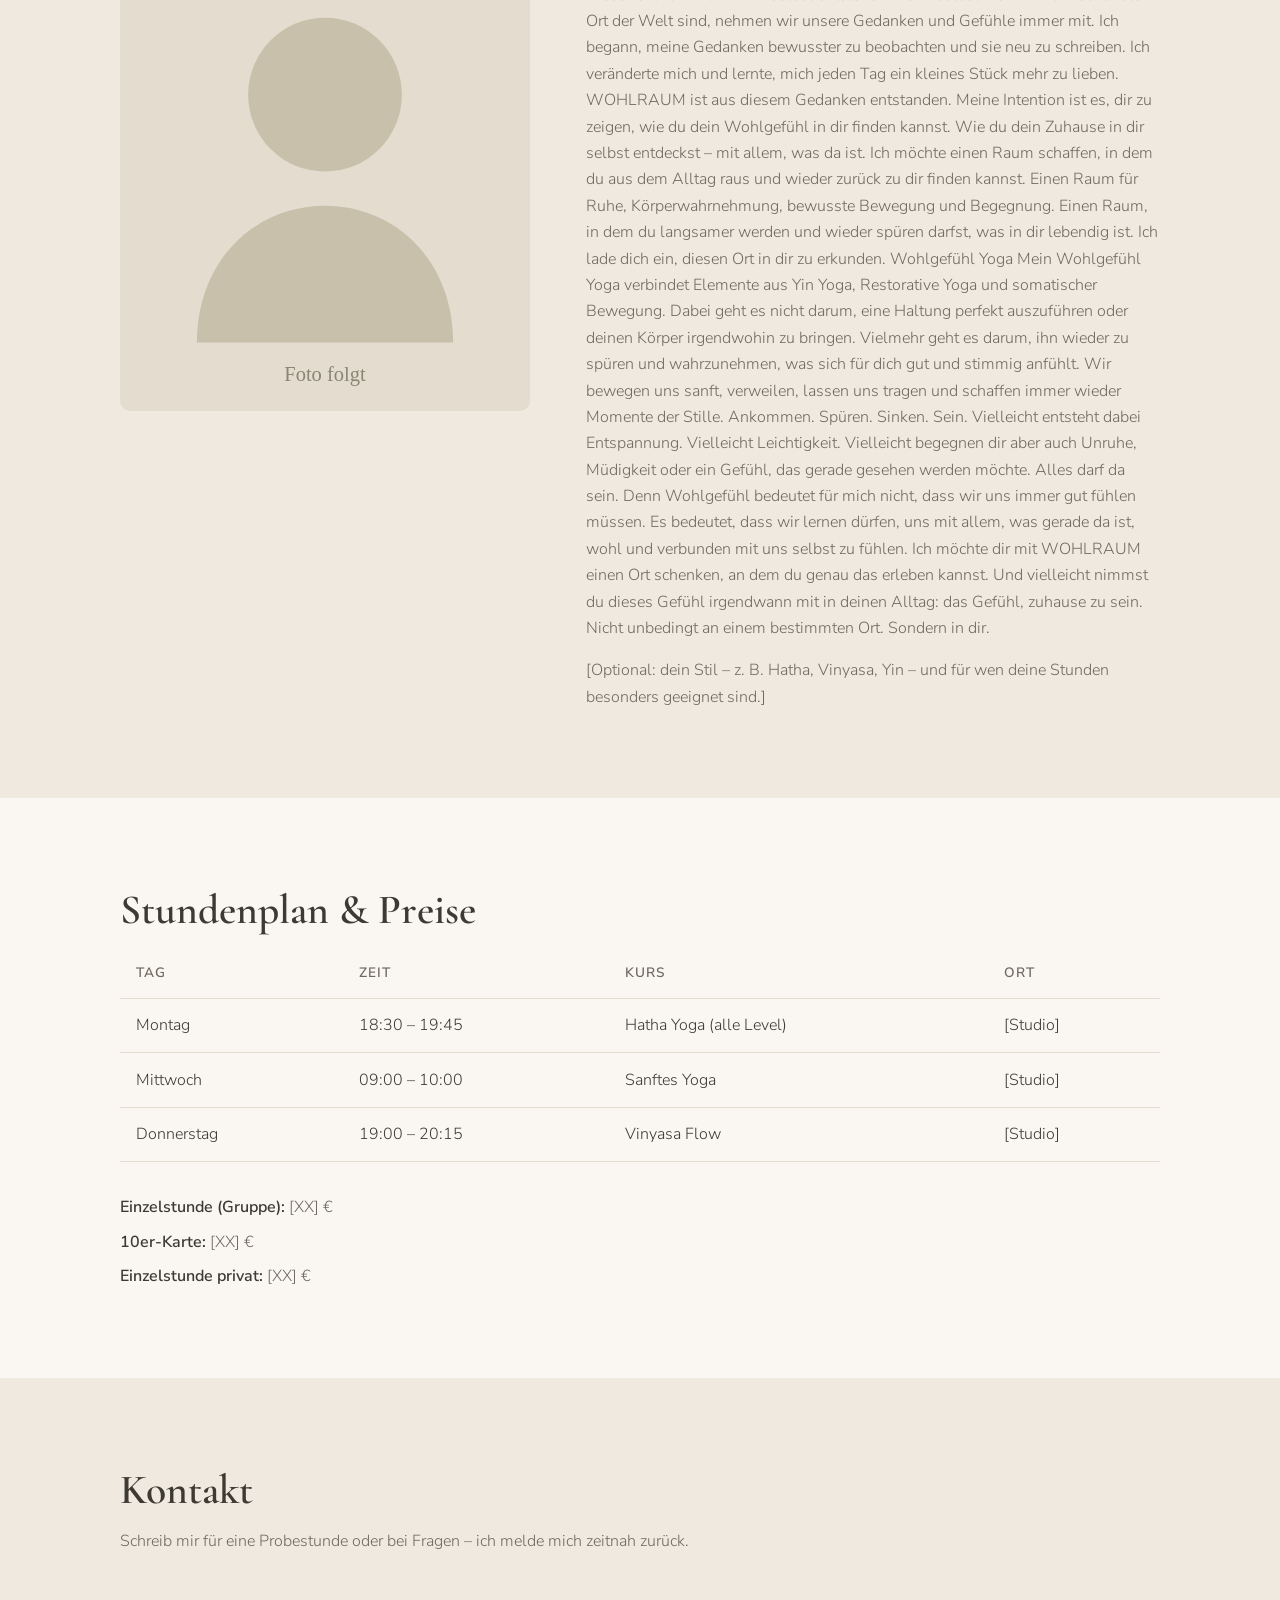
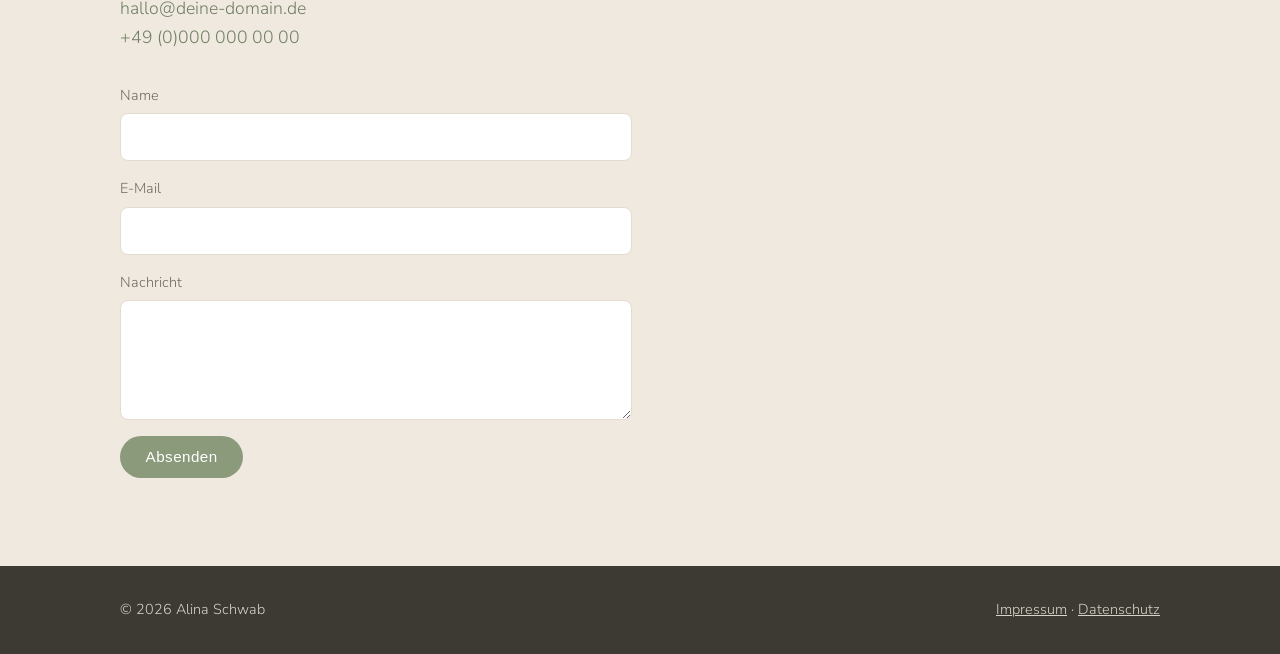
==== commit 84f65677: "Aktualisieren von index.html" ====
--- a/index.html
+++ b/index.html
@@ -78,7 +78,7 @@
           <img src="assets/alina.svg" alt="Porträt von Alina" width="480" height="600" loading="lazy" />
         </div>
         <div class="about__text">
-          <h2 class="section__title">Über mich</h2>
+          <h2 class="section__title">Über WOHLRAUM</h2>
           <p>Ein Raum, um bei dir anzukommen.
 
 2019 habe ich gespürt, dass in mir eine große Tiefe steckt. Ich begann, diese Tiefe zu erforschen und mich selbst ganz neu kennenzulernen. Eine besonders wichtige Verbindung zu meinem inneren Kind entstand für mich mit der Geburt meiner Tochter.
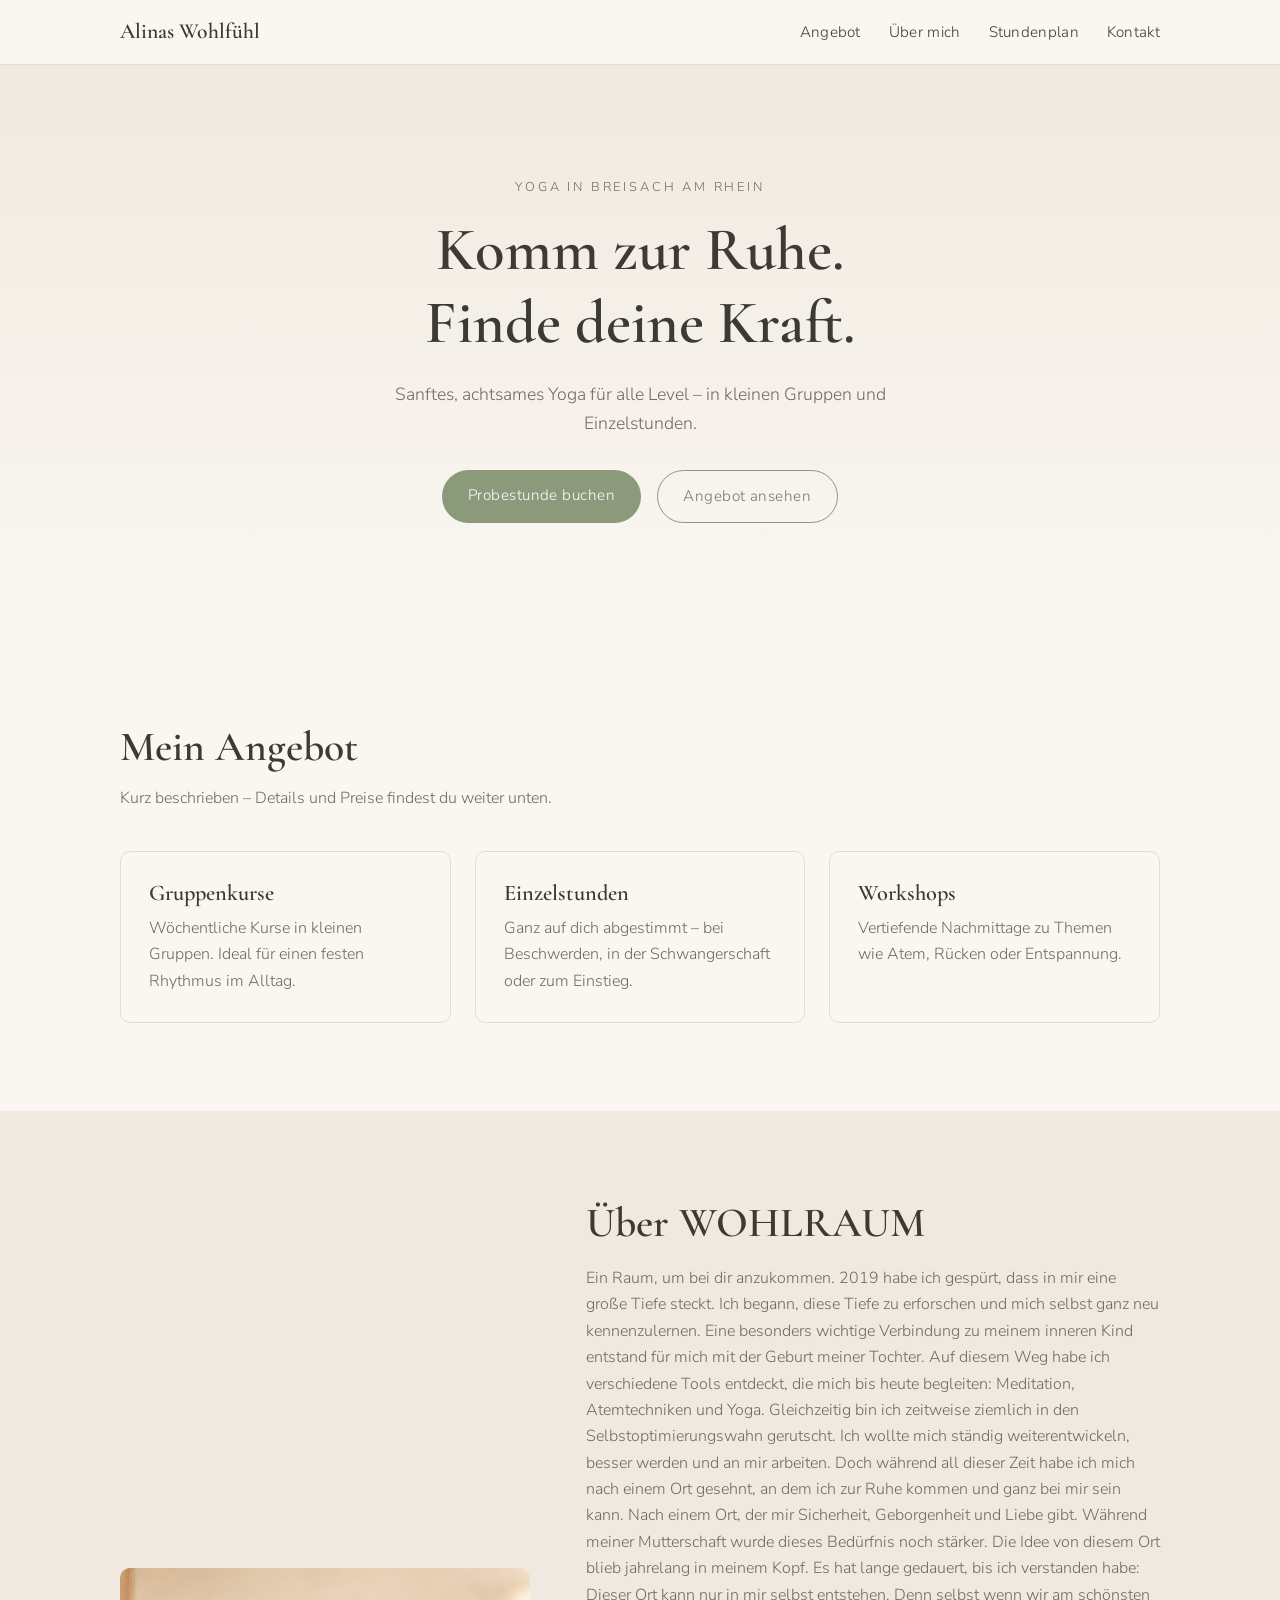
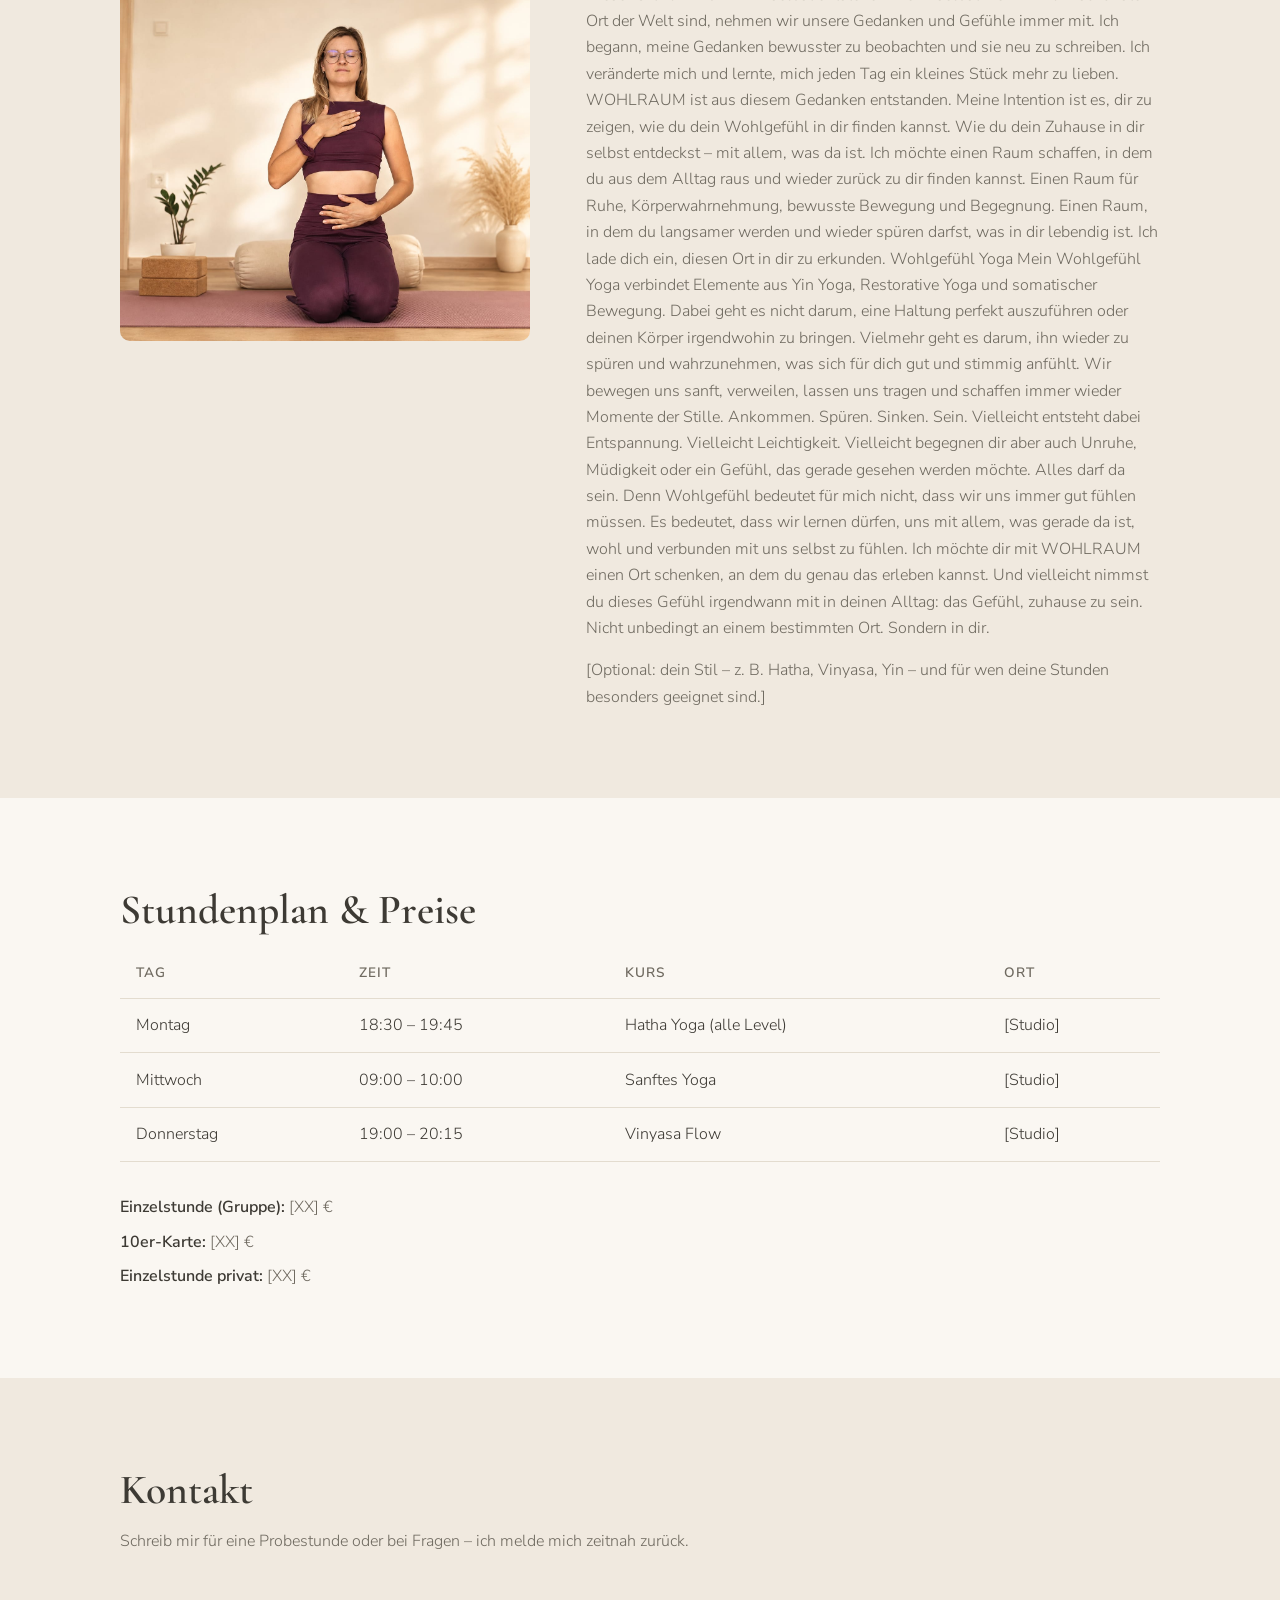
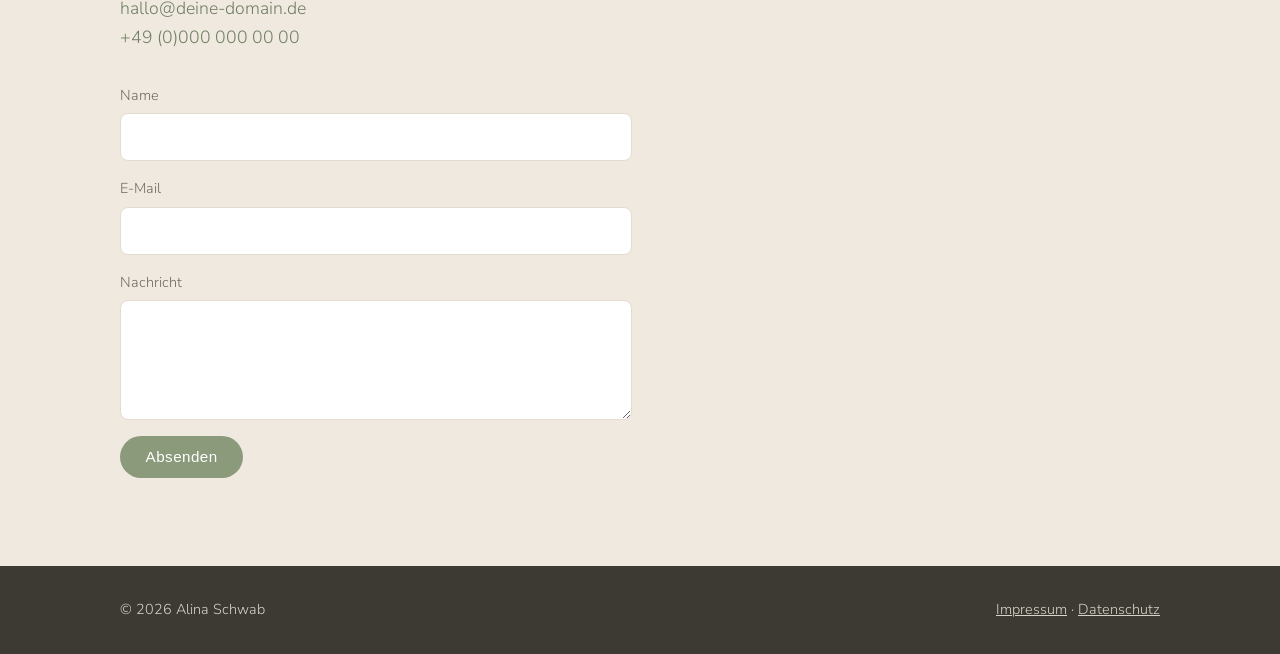
==== commit 28ab8422: "Echtes Foto in "Über mich" einbinden Co-Authored-By: Claude Sonnet 5 <noreply@anthropic.com>" ====
--- a/index.html
+++ b/index.html
@@ -75,7 +75,7 @@
     <section id="ueber-mich" class="section section--alt">
       <div class="container about">
         <div class="about__media">
-          <img src="assets/alina.svg" alt="Porträt von Alina" width="480" height="600" loading="lazy" />
+          <img src="assets/alina_main_page.jpg" alt="Alina bei einer Atemübung auf der Yogamatte" width="1315" height="1196" loading="lazy" />
         </div>
         <div class="about__text">
           <h2 class="section__title">Über WOHLRAUM</h2>
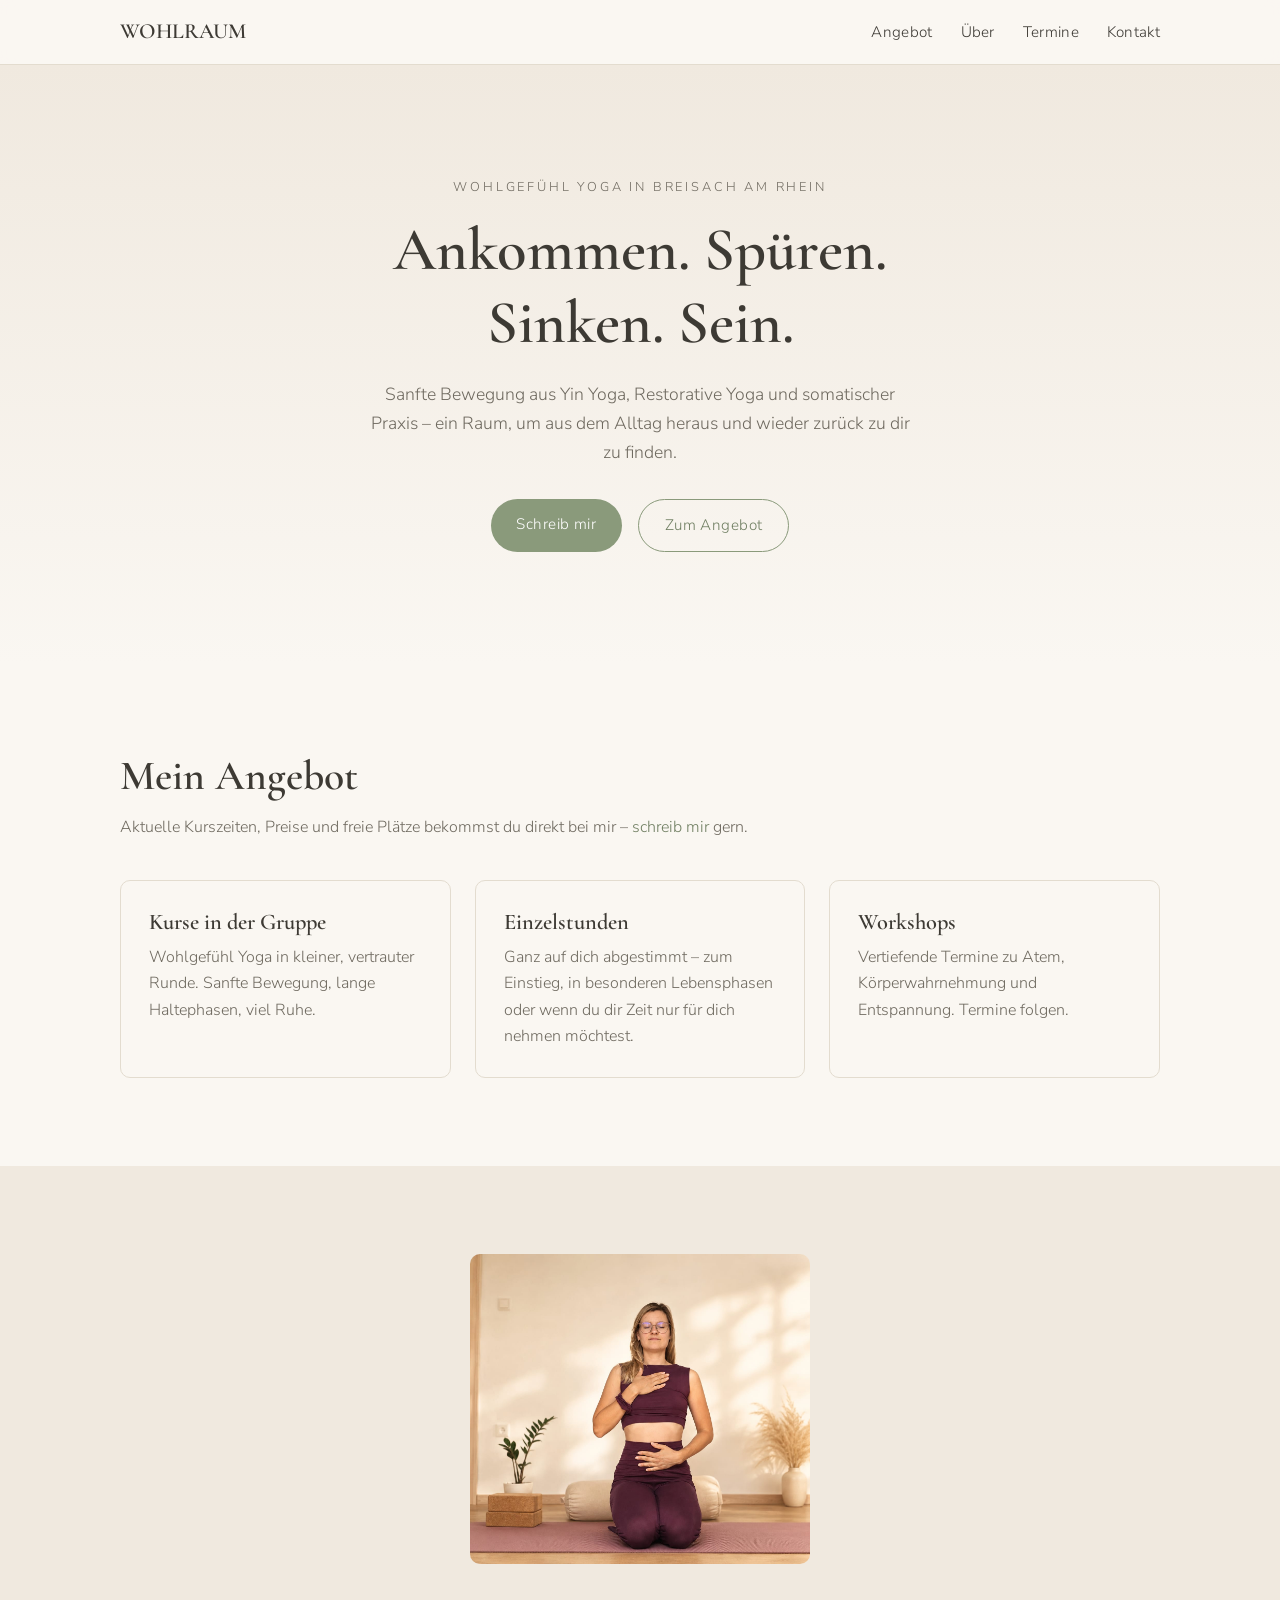
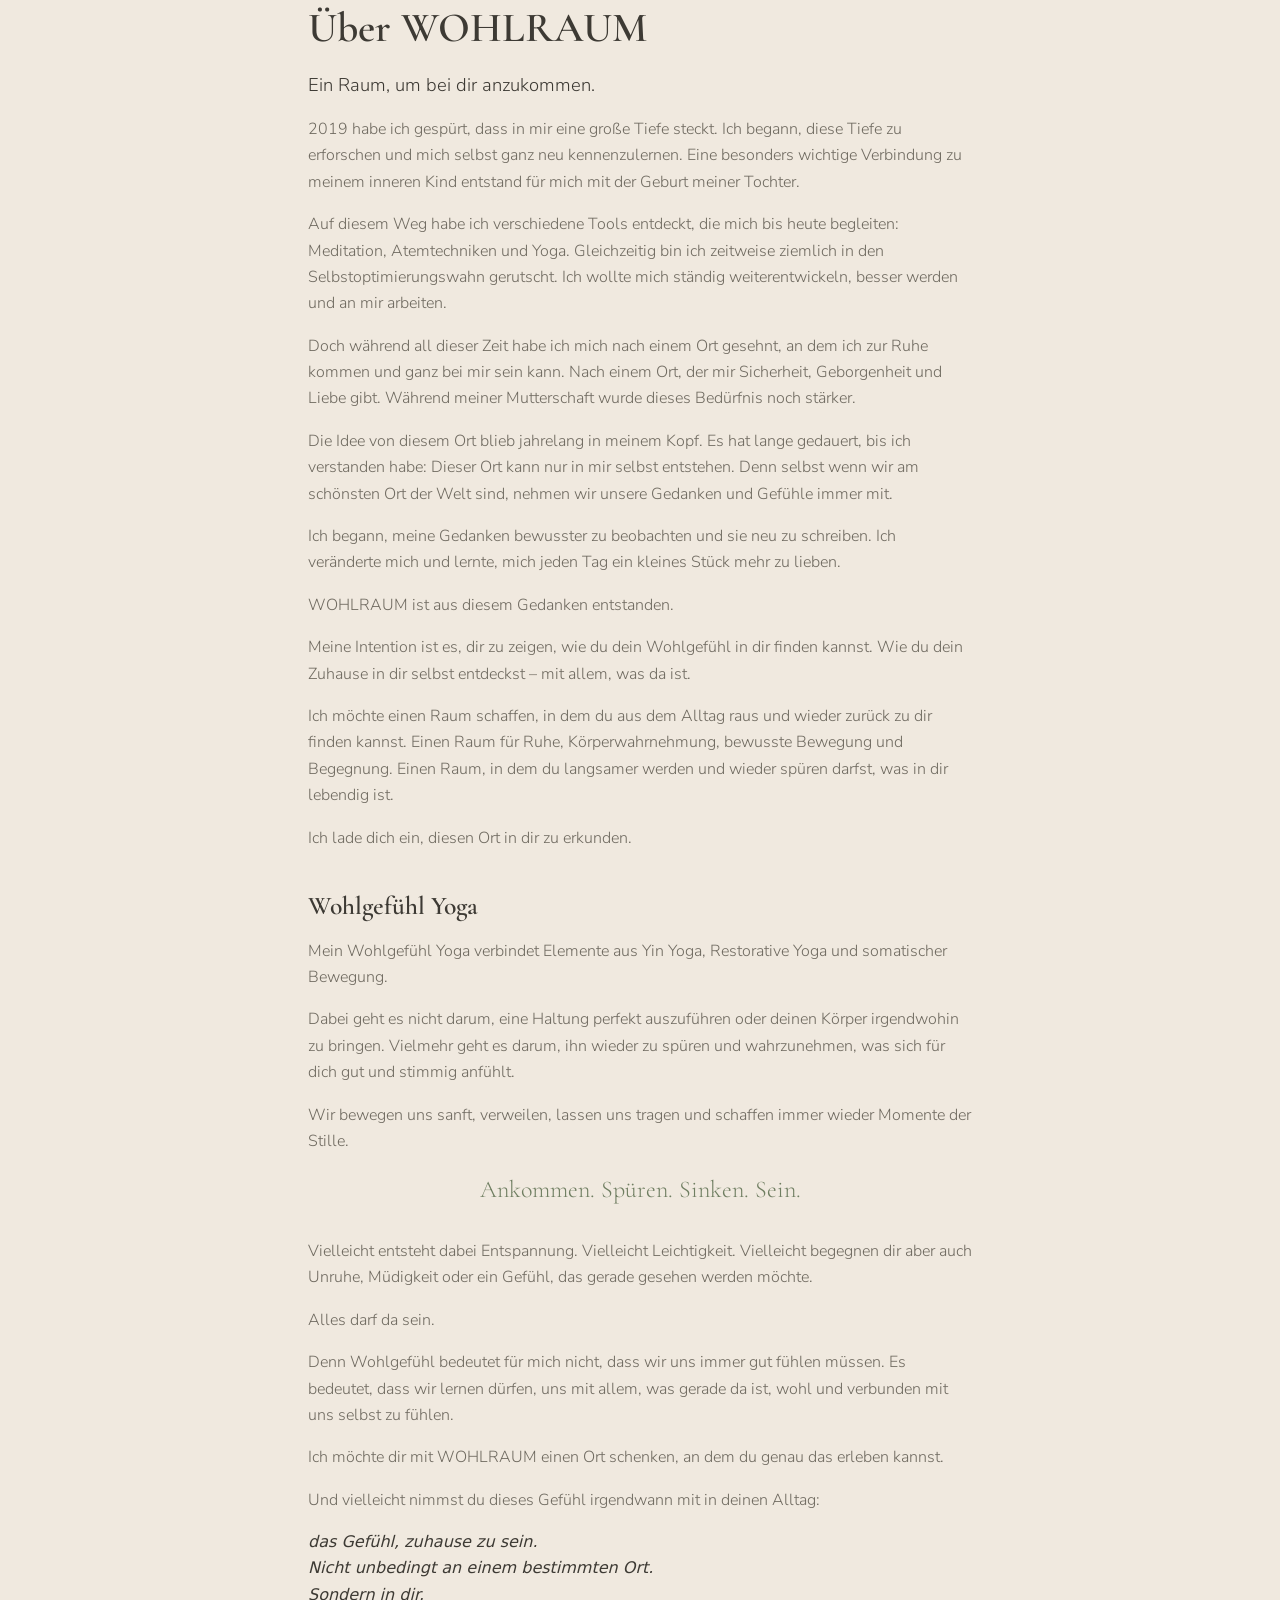
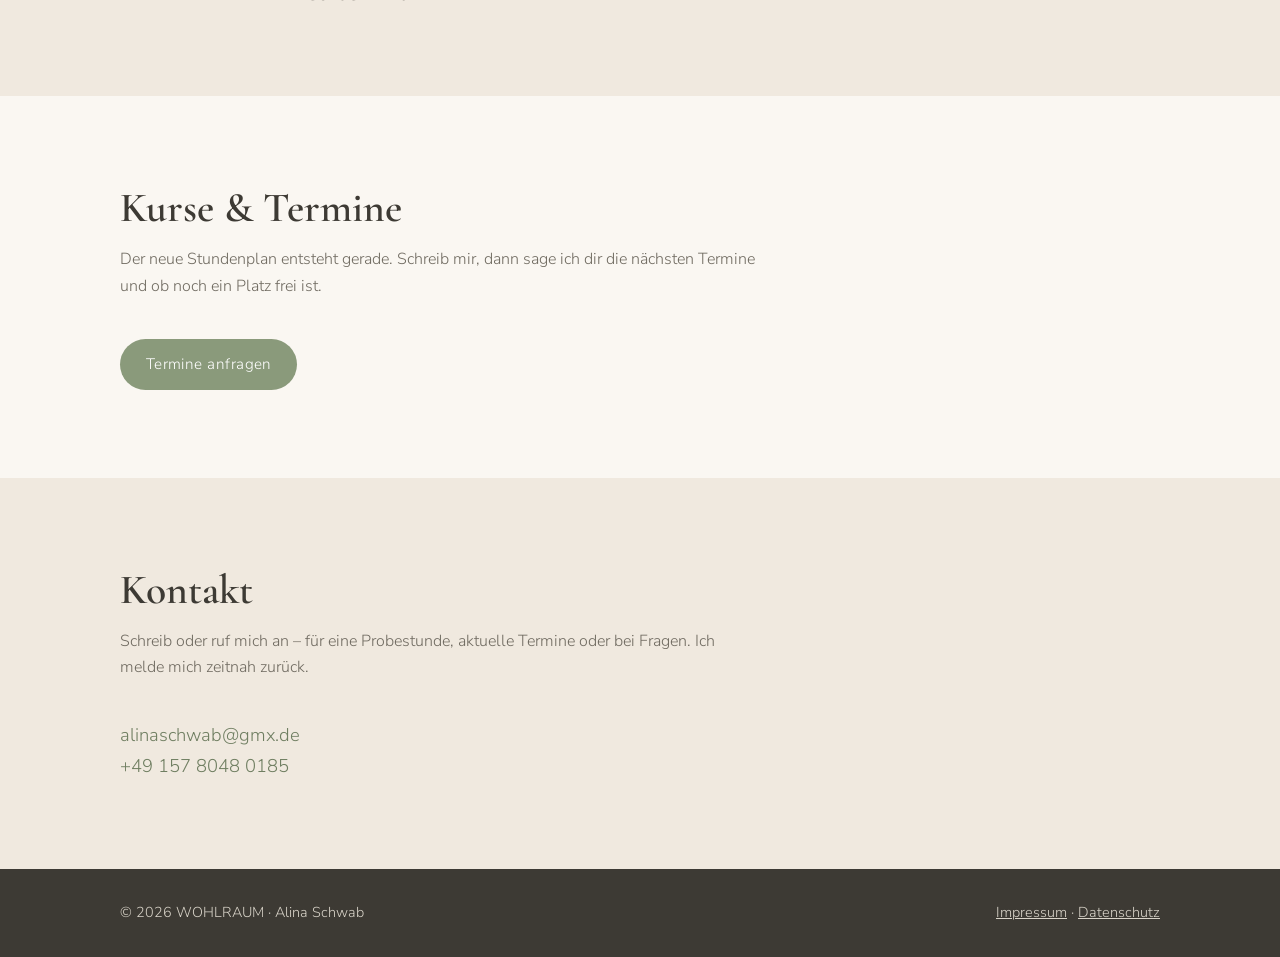
==== commit ad062718: "WOHLRAUM-Branding, Über-Text gegliedert, Kontaktdaten, Formular entfernt - Marke überall auf WOHLRAU" ====
--- a/index.html
+++ b/index.html
@@ -3,13 +3,15 @@
 <head>
   <meta charset="UTF-8" />
   <meta name="viewport" content="width=device-width, initial-scale=1.0" />
-  <title>Alinas Wohlfühl – Yoga</title>
-  <meta name="description" content="Yoga bei Alina – Kurse, Workshops und Einzelstunden für mehr Ruhe, Kraft und Beweglichkeit." />
+  <title>WOHLRAUM – Wohlgefühl Yoga in Breisach am Rhein</title>
+  <meta name="description" content="WOHLRAUM – Wohlgefühl Yoga in Breisach am Rhein. Sanfte Bewegung aus Yin Yoga, Restorative Yoga und somatischer Praxis. Ein Raum, um bei dir anzukommen." />
 
   <!-- Open Graph / Social Preview -->
-  <meta property="og:title" content="Alinas Wohlfühl – Yoga" />
-  <meta property="og:description" content="Yoga bei Alina – Kurse, Workshops und Einzelstunden." />
+  <meta property="og:title" content="WOHLRAUM – Wohlgefühl Yoga" />
+  <meta property="og:description" content="Wohlgefühl Yoga in Breisach am Rhein. Ein Raum, um bei dir anzukommen." />
   <meta property="og:type" content="website" />
+  <meta property="og:url" content="https://wohlraum-fuehlen.de/" />
+  <meta property="og:locale" content="de_DE" />
 
   <link rel="icon" href="assets/favicon.svg" type="image/svg+xml" />
   <link rel="preconnect" href="https://fonts.googleapis.com" />
@@ -20,14 +22,14 @@
 <body>
   <header class="site-header" id="top">
     <nav class="nav container">
-      <a href="#top" class="nav__logo">Alinas&nbsp;Wohlfühl</a>
+      <a href="#top" class="nav__logo">WOHLRAUM</a>
       <button class="nav__toggle" aria-label="Menü öffnen" aria-expanded="false" aria-controls="nav-menu">
         <span></span><span></span><span></span>
       </button>
       <ul class="nav__menu" id="nav-menu">
         <li><a href="#angebot">Angebot</a></li>
-        <li><a href="#ueber-mich">Über mich</a></li>
-        <li><a href="#stundenplan">Stundenplan</a></li>
+        <li><a href="#ueber-mich">Über</a></li>
+        <li><a href="#termine">Termine</a></li>
         <li><a href="#kontakt">Kontakt</a></li>
       </ul>
     </nav>
@@ -37,14 +39,15 @@
     <!-- Hero -->
     <section class="hero">
       <div class="container hero__inner">
-        <p class="hero__kicker">Yoga in Breisach am Rhein</p>
-        <h1 class="hero__title">Komm zur Ruhe.<br />Finde deine Kraft.</h1>
+        <p class="hero__kicker">Wohlgefühl Yoga in Breisach am Rhein</p>
+        <h1 class="hero__title">Ankommen. Spüren.<br />Sinken. Sein.</h1>
         <p class="hero__text">
-          Sanftes, achtsames Yoga für alle Level – in kleinen Gruppen und Einzelstunden.
+          Sanfte Bewegung aus Yin Yoga, Restorative Yoga und somatischer Praxis –
+          ein Raum, um aus dem Alltag heraus und wieder zurück zu dir zu finden.
         </p>
         <div class="hero__actions">
-          <a href="#kontakt" class="btn btn--primary">Probestunde buchen</a>
-          <a href="#angebot" class="btn btn--ghost">Angebot ansehen</a>
+          <a href="#kontakt" class="btn btn--primary">Schreib mir</a>
+          <a href="#angebot" class="btn btn--ghost">Zum Angebot</a>
         </div>
       </div>
     </section>
@@ -53,19 +56,22 @@
     <section id="angebot" class="section">
       <div class="container">
         <h2 class="section__title">Mein Angebot</h2>
-        <p class="section__lead">Kurz beschrieben – Details und Preise findest du weiter unten.</p>
+        <p class="section__lead">
+          Aktuelle Kurszeiten, Preise und freie Plätze bekommst du direkt bei mir –
+          <a href="#kontakt">schreib mir</a> gern.
+        </p>
         <div class="cards">
           <article class="card">
-            <h3>Gruppenkurse</h3>
-            <p>Wöchentliche Kurse in kleinen Gruppen. Ideal für einen festen Rhythmus im Alltag.</p>
+            <h3>Kurse in der Gruppe</h3>
+            <p>Wohlgefühl Yoga in kleiner, vertrauter Runde. Sanfte Bewegung, lange Haltephasen, viel Ruhe.</p>
           </article>
           <article class="card">
             <h3>Einzelstunden</h3>
-            <p>Ganz auf dich abgestimmt – bei Beschwerden, in der Schwangerschaft oder zum Einstieg.</p>
+            <p>Ganz auf dich abgestimmt – zum Einstieg, in besonderen Lebensphasen oder wenn du dir Zeit nur für dich nehmen möchtest.</p>
           </article>
           <article class="card">
             <h3>Workshops</h3>
-            <p>Vertiefende Nachmittage zu Themen wie Atem, Rücken oder Entspannung.</p>
+            <p>Vertiefende Termine zu Atem, Körperwahrnehmung und Entspannung. Termine folgen.</p>
           </article>
         </div>
       </div>
@@ -79,77 +85,64 @@
         </div>
         <div class="about__text">
           <h2 class="section__title">Über WOHLRAUM</h2>
-          <p>Ein Raum, um bei dir anzukommen.
+          <p class="about__lead">Ein Raum, um bei dir anzukommen.</p>
 
-2019 habe ich gespürt, dass in mir eine große Tiefe steckt. Ich begann, diese Tiefe zu erforschen und mich selbst ganz neu kennenzulernen. Eine besonders wichtige Verbindung zu meinem inneren Kind entstand für mich mit der Geburt meiner Tochter.
+          <p>2019 habe ich gespürt, dass in mir eine große Tiefe steckt. Ich begann, diese Tiefe zu erforschen und mich selbst ganz neu kennenzulernen. Eine besonders wichtige Verbindung zu meinem inneren Kind entstand für mich mit der Geburt meiner Tochter.</p>
 
-Auf diesem Weg habe ich verschiedene Tools entdeckt, die mich bis heute begleiten: Meditation, Atemtechniken und Yoga. Gleichzeitig bin ich zeitweise ziemlich in den Selbstoptimierungswahn gerutscht. Ich wollte mich ständig weiterentwickeln, besser werden und an mir arbeiten.
+          <p>Auf diesem Weg habe ich verschiedene Tools entdeckt, die mich bis heute begleiten: Meditation, Atemtechniken und Yoga. Gleichzeitig bin ich zeitweise ziemlich in den Selbstoptimierungswahn gerutscht. Ich wollte mich ständig weiterentwickeln, besser werden und an mir arbeiten.</p>
 
-Doch während all dieser Zeit habe ich mich nach einem Ort gesehnt, an dem ich zur Ruhe kommen und ganz bei mir sein kann. Nach einem Ort, der mir Sicherheit, Geborgenheit und Liebe gibt. Während meiner Mutterschaft wurde dieses Bedürfnis noch stärker.
+          <p>Doch während all dieser Zeit habe ich mich nach einem Ort gesehnt, an dem ich zur Ruhe kommen und ganz bei mir sein kann. Nach einem Ort, der mir Sicherheit, Geborgenheit und Liebe gibt. Während meiner Mutterschaft wurde dieses Bedürfnis noch stärker.</p>
 
-Die Idee von diesem Ort blieb jahrelang in meinem Kopf. Es hat lange gedauert, bis ich verstanden habe: Dieser Ort kann nur in mir selbst entstehen. Denn selbst wenn wir am schönsten Ort der Welt sind, nehmen wir unsere Gedanken und Gefühle immer mit.
+          <p>Die Idee von diesem Ort blieb jahrelang in meinem Kopf. Es hat lange gedauert, bis ich verstanden habe: Dieser Ort kann nur in mir selbst entstehen. Denn selbst wenn wir am schönsten Ort der Welt sind, nehmen wir unsere Gedanken und Gefühle immer mit.</p>
 
-Ich begann, meine Gedanken bewusster zu beobachten und sie neu zu schreiben. Ich veränderte mich und lernte, mich jeden Tag ein kleines Stück mehr zu lieben.
+          <p>Ich begann, meine Gedanken bewusster zu beobachten und sie neu zu schreiben. Ich veränderte mich und lernte, mich jeden Tag ein kleines Stück mehr zu lieben.</p>
 
-WOHLRAUM ist aus diesem Gedanken entstanden.
+          <p>WOHLRAUM ist aus diesem Gedanken entstanden.</p>
 
-Meine Intention ist es, dir zu zeigen, wie du dein Wohlgefühl in dir finden kannst. Wie du dein Zuhause in dir selbst entdeckst – mit allem, was da ist.
+          <p>Meine Intention ist es, dir zu zeigen, wie du dein Wohlgefühl in dir finden kannst. Wie du dein Zuhause in dir selbst entdeckst – mit allem, was da ist.</p>
 
-Ich möchte einen Raum schaffen, in dem du aus dem Alltag raus und wieder zurück zu dir finden kannst. Einen Raum für Ruhe, Körperwahrnehmung, bewusste Bewegung und Begegnung. Einen Raum, in dem du langsamer werden und wieder spüren darfst, was in dir lebendig ist.
+          <p>Ich möchte einen Raum schaffen, in dem du aus dem Alltag raus und wieder zurück zu dir finden kannst. Einen Raum für Ruhe, Körperwahrnehmung, bewusste Bewegung und Begegnung. Einen Raum, in dem du langsamer werden und wieder spüren darfst, was in dir lebendig ist.</p>
 
-Ich lade dich ein, diesen Ort in dir zu erkunden.
+          <p>Ich lade dich ein, diesen Ort in dir zu erkunden.</p>
 
-Wohlgefühl Yoga
+          <h3>Wohlgefühl Yoga</h3>
 
-Mein Wohlgefühl Yoga verbindet Elemente aus Yin Yoga, Restorative Yoga und somatischer Bewegung.
+          <p>Mein Wohlgefühl Yoga verbindet Elemente aus Yin Yoga, Restorative Yoga und somatischer Bewegung.</p>
 
-Dabei geht es nicht darum, eine Haltung perfekt auszuführen oder deinen Körper irgendwohin zu bringen. Vielmehr geht es darum, ihn wieder zu spüren und wahrzunehmen, was sich für dich gut und stimmig anfühlt.
+          <p>Dabei geht es nicht darum, eine Haltung perfekt auszuführen oder deinen Körper irgendwohin zu bringen. Vielmehr geht es darum, ihn wieder zu spüren und wahrzunehmen, was sich für dich gut und stimmig anfühlt.</p>
 
-Wir bewegen uns sanft, verweilen, lassen uns tragen und schaffen immer wieder Momente der Stille.
+          <p>Wir bewegen uns sanft, verweilen, lassen uns tragen und schaffen immer wieder Momente der Stille.</p>
 
-Ankommen. Spüren. Sinken. Sein.
+          <p class="about__mantra">Ankommen. Spüren. Sinken. Sein.</p>
 
-Vielleicht entsteht dabei Entspannung. Vielleicht Leichtigkeit. Vielleicht begegnen dir aber auch Unruhe, Müdigkeit oder ein Gefühl, das gerade gesehen werden möchte.
+          <p>Vielleicht entsteht dabei Entspannung. Vielleicht Leichtigkeit. Vielleicht begegnen dir aber auch Unruhe, Müdigkeit oder ein Gefühl, das gerade gesehen werden möchte.</p>
 
-Alles darf da sein.
+          <p>Alles darf da sein.</p>
 
-Denn Wohlgefühl bedeutet für mich nicht, dass wir uns immer gut fühlen müssen. Es bedeutet, dass wir lernen dürfen, uns mit allem, was gerade da ist, wohl und verbunden mit uns selbst zu fühlen.
+          <p>Denn Wohlgefühl bedeutet für mich nicht, dass wir uns immer gut fühlen müssen. Es bedeutet, dass wir lernen dürfen, uns mit allem, was gerade da ist, wohl und verbunden mit uns selbst zu fühlen.</p>
 
-Ich möchte dir mit WOHLRAUM einen Ort schenken, an dem du genau das erleben kannst.
+          <p>Ich möchte dir mit WOHLRAUM einen Ort schenken, an dem du genau das erleben kannst.</p>
 
-Und vielleicht nimmst du dieses Gefühl irgendwann mit in deinen Alltag:
+          <p>Und vielleicht nimmst du dieses Gefühl irgendwann mit in deinen Alltag:</p>
 
-das Gefühl, zuhause zu sein.
-Nicht unbedingt an einem bestimmten Ort.
-Sondern in dir.
-          </p>
-          <p>
-            [Optional: dein Stil – z.&nbsp;B. Hatha, Vinyasa, Yin – und für wen deine Stunden
-            besonders geeignet sind.]
+          <p class="about__closing">
+            das Gefühl, zuhause zu sein.<br />
+            Nicht unbedingt an einem bestimmten Ort.<br />
+            Sondern in dir.
           </p>
         </div>
       </div>
     </section>
 
-    <!-- Stundenplan -->
-    <section id="stundenplan" class="section">
+    <!-- Termine -->
+    <section id="termine" class="section">
       <div class="container">
-        <h2 class="section__title">Stundenplan &amp; Preise</h2>
-        <table class="schedule">
-          <thead>
-            <tr><th>Tag</th><th>Zeit</th><th>Kurs</th><th>Ort</th></tr>
-          </thead>
-          <tbody>
-            <tr><td>Montag</td><td>18:30 – 19:45</td><td>Hatha Yoga (alle Level)</td><td>[Studio]</td></tr>
-            <tr><td>Mittwoch</td><td>09:00 – 10:00</td><td>Sanftes Yoga</td><td>[Studio]</td></tr>
-            <tr><td>Donnerstag</td><td>19:00 – 20:15</td><td>Vinyasa Flow</td><td>[Studio]</td></tr>
-          </tbody>
-        </table>
-        <ul class="prices">
-          <li><strong>Einzelstunde (Gruppe):</strong> [XX] €</li>
-          <li><strong>10er-Karte:</strong> [XX] €</li>
-          <li><strong>Einzelstunde privat:</strong> [XX] €</li>
-        </ul>
+        <h2 class="section__title">Kurse &amp; Termine</h2>
+        <p class="section__lead">
+          Der neue Stundenplan entsteht gerade. Schreib mir, dann sage ich dir die
+          nächsten Termine und ob noch ein Platz frei ist.
+        </p>
+        <a href="#kontakt" class="btn btn--primary">Termine anfragen</a>
       </div>
     </section>
 
@@ -158,35 +151,20 @@
       <div class="container contact">
         <h2 class="section__title">Kontakt</h2>
         <p class="section__lead">
-          Schreib mir für eine Probestunde oder bei Fragen – ich melde mich zeitnah zurück.
+          Schreib oder ruf mich an – für eine Probestunde, aktuelle Termine oder bei
+          Fragen. Ich melde mich zeitnah zurück.
         </p>
         <p class="contact__details">
-          <a href="mailto:hallo@deine-domain.de">hallo@deine-domain.de</a><br />
-          <a href="tel:+490000000000">+49 (0)000 000 00 00</a>
+          <a href="mailto:alinaschwab@gmx.de">alinaschwab@gmx.de</a><br />
+          <a href="tel:+4915780480185">+49&nbsp;157&nbsp;8048&nbsp;0185</a>
         </p>
-
-        <!-- Formular: funktioniert erst mit Backend oder einem Dienst wie Formspree.
-             Bis dahin dient der E-Mail-Link oben. -->
-        <form class="contact__form" action="#" method="post" novalidate>
-          <label>Name
-            <input type="text" name="name" autocomplete="name" required />
-          </label>
-          <label>E-Mail
-            <input type="email" name="email" autocomplete="email" required />
-          </label>
-          <label>Nachricht
-            <textarea name="message" rows="4" required></textarea>
-          </label>
-          <button type="submit" class="btn btn--primary">Absenden</button>
-          <p class="contact__note" hidden></p>
-        </form>
       </div>
     </section>
   </main>
 
   <footer class="site-footer">
     <div class="container site-footer__inner">
-      <p>&copy; <span id="year"></span> Alina Schwab</p>
+      <p>&copy; <span id="year"></span> WOHLRAUM &middot; Alina Schwab</p>
       <p><a href="impressum.html">Impressum</a> &middot; <a href="datenschutz.html">Datenschutz</a></p>
     </div>
   </footer>
--- a/styles.css
+++ b/styles.css
@@ -184,21 +184,44 @@
 .card h3 { font-size: 1.4rem; margin-bottom: 0.5rem; }
 .card p { color: var(--color-muted); }
 
-/* ---------- Über mich ---------- */
-.about {
-  display: grid;
-  grid-template-columns: minmax(0, 1fr) minmax(0, 1.4fr);
-  gap: clamp(1.5rem, 5vw, 3.5rem);
-  align-items: center;
-}
-
+/* ---------- Über WOHLRAUM ---------- */
+.about { max-width: 44rem; margin-inline: auto; }
+
+.about__media {
+  width: min(340px, 75%);
+  margin: 0 auto 2.5rem;
+}
 .about__media img {
   border-radius: var(--radius);
   width: 100%;
-  object-fit: cover;
-}
-
-.about__text p { margin-top: 1rem; color: var(--color-muted); }
+}
+
+.about__text > p { margin-top: 1rem; color: var(--color-muted); }
+
+.about__lead {
+  font-size: 1.15rem;
+  color: var(--color-text) !important;
+  margin-top: 0.5rem;
+}
+
+.about__text h3 {
+  font-size: 1.6rem;
+  margin-top: 2.5rem;
+}
+
+.about__mantra {
+  font-family: var(--font-head);
+  font-size: 1.5rem;
+  text-align: center;
+  color: var(--color-accent-dark) !important;
+  margin: 1.75rem 0;
+}
+
+.about__closing {
+  margin-top: 1.75rem;
+  font-style: italic;
+  color: var(--color-text) !important;
+}
 
 /* ---------- Stundenplan ---------- */
 .schedule {
@@ -228,39 +251,7 @@
 .prices strong { color: var(--color-text); font-weight: 600; }
 
 /* ---------- Kontakt ---------- */
-.contact__details { margin: 1rem 0 2rem; font-size: 1.1rem; }
-
-.contact__form {
-  display: grid;
-  gap: 1rem;
-  max-width: 32rem;
-}
-
-.contact__form label {
-  display: grid;
-  gap: 0.35rem;
-  font-size: 0.9rem;
-  color: var(--color-muted);
-}
-
-.contact__form input,
-.contact__form textarea {
-  font: inherit;
-  padding: 0.7rem 0.85rem;
-  border: 1px solid var(--color-line);
-  border-radius: 8px;
-  background: #fff;
-  color: var(--color-text);
-}
-.contact__form input:focus,
-.contact__form textarea:focus {
-  outline: 2px solid var(--color-accent);
-  outline-offset: 1px;
-}
-
-.contact__form .btn { justify-self: start; cursor: pointer; border: 0; }
-
-.contact__note { font-size: 0.9rem; color: var(--color-accent-dark); }
+.contact__details { margin: 1rem 0 0; font-size: 1.15rem; }
 
 /* ---------- Footer ---------- */
 .site-footer {
@@ -296,8 +287,6 @@
   .nav__menu li { border-top: 1px solid var(--color-line); }
   .nav__menu a { display: block; padding: 0.9rem 1.25rem; }
 
-  .about { grid-template-columns: 1fr; }
-  .about__media { order: -1; max-width: 360px; }
 }
 
 @media (prefers-reduced-motion: reduce) {
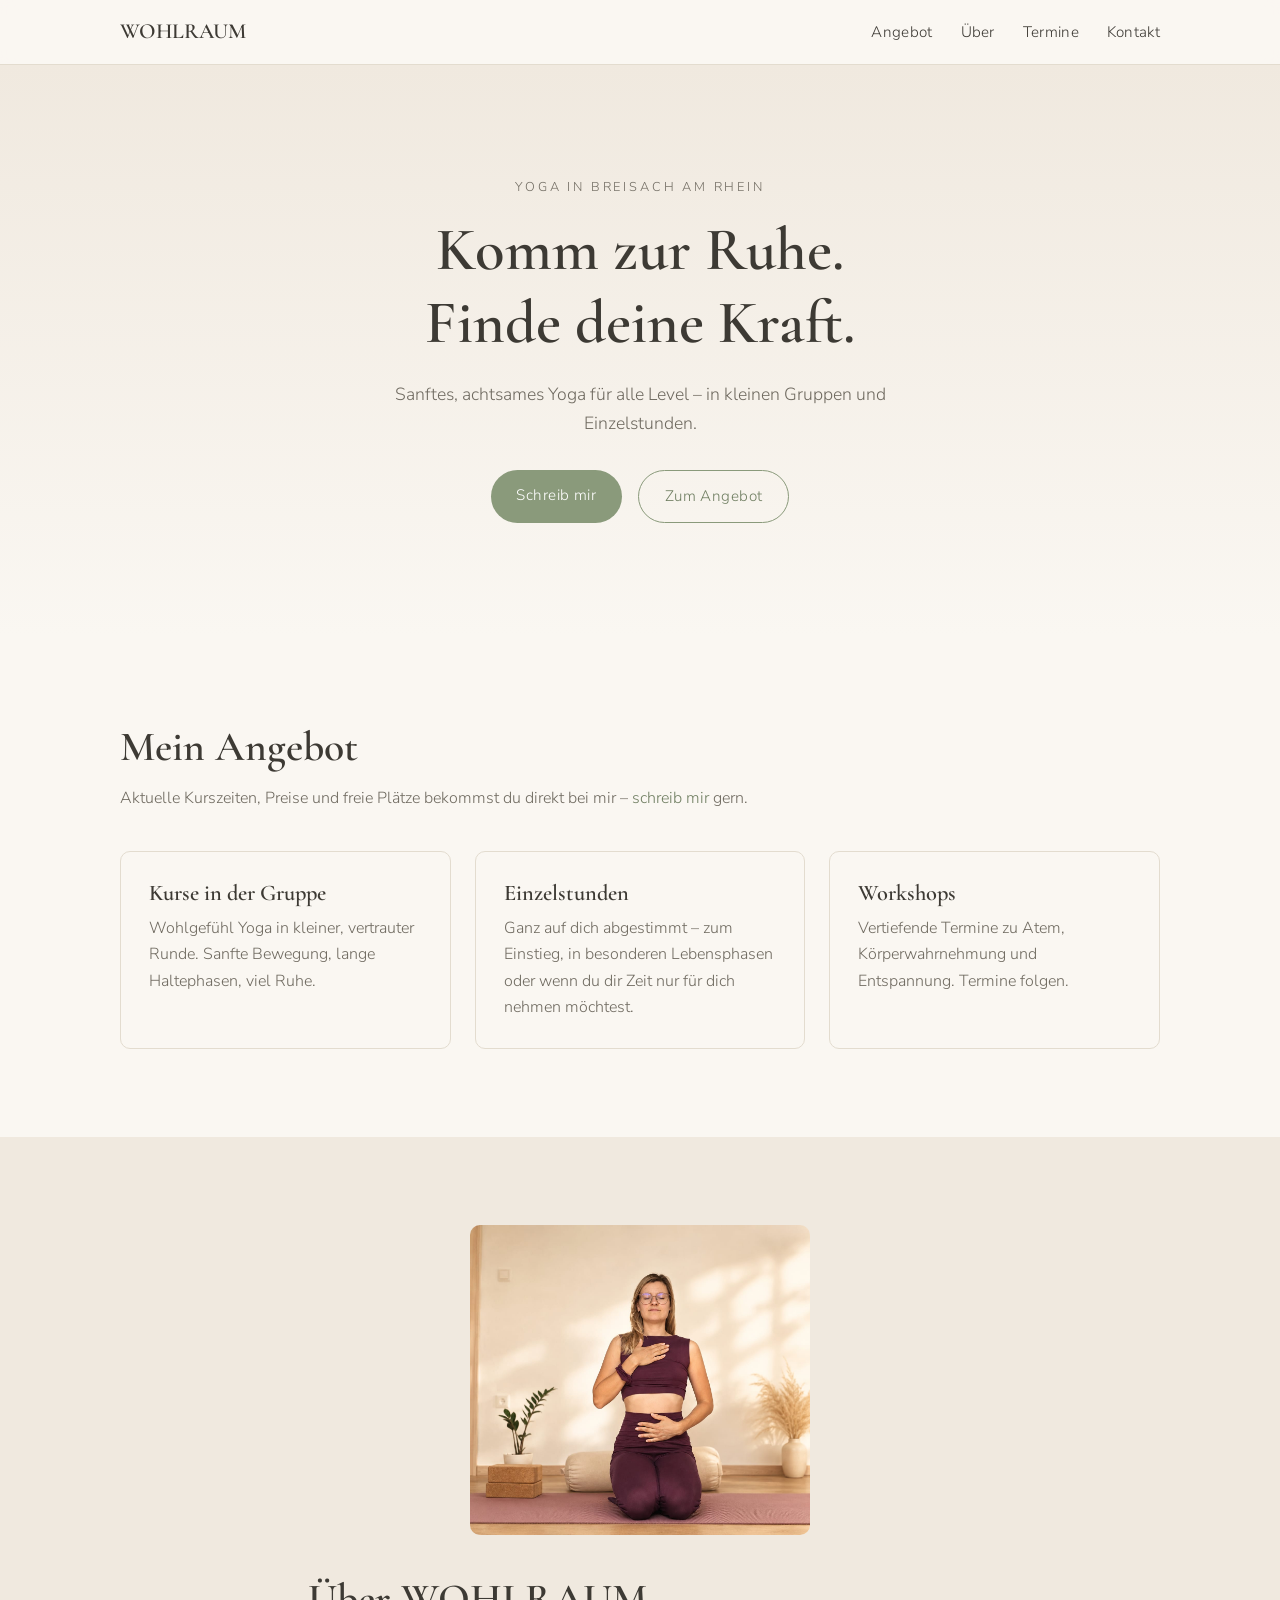
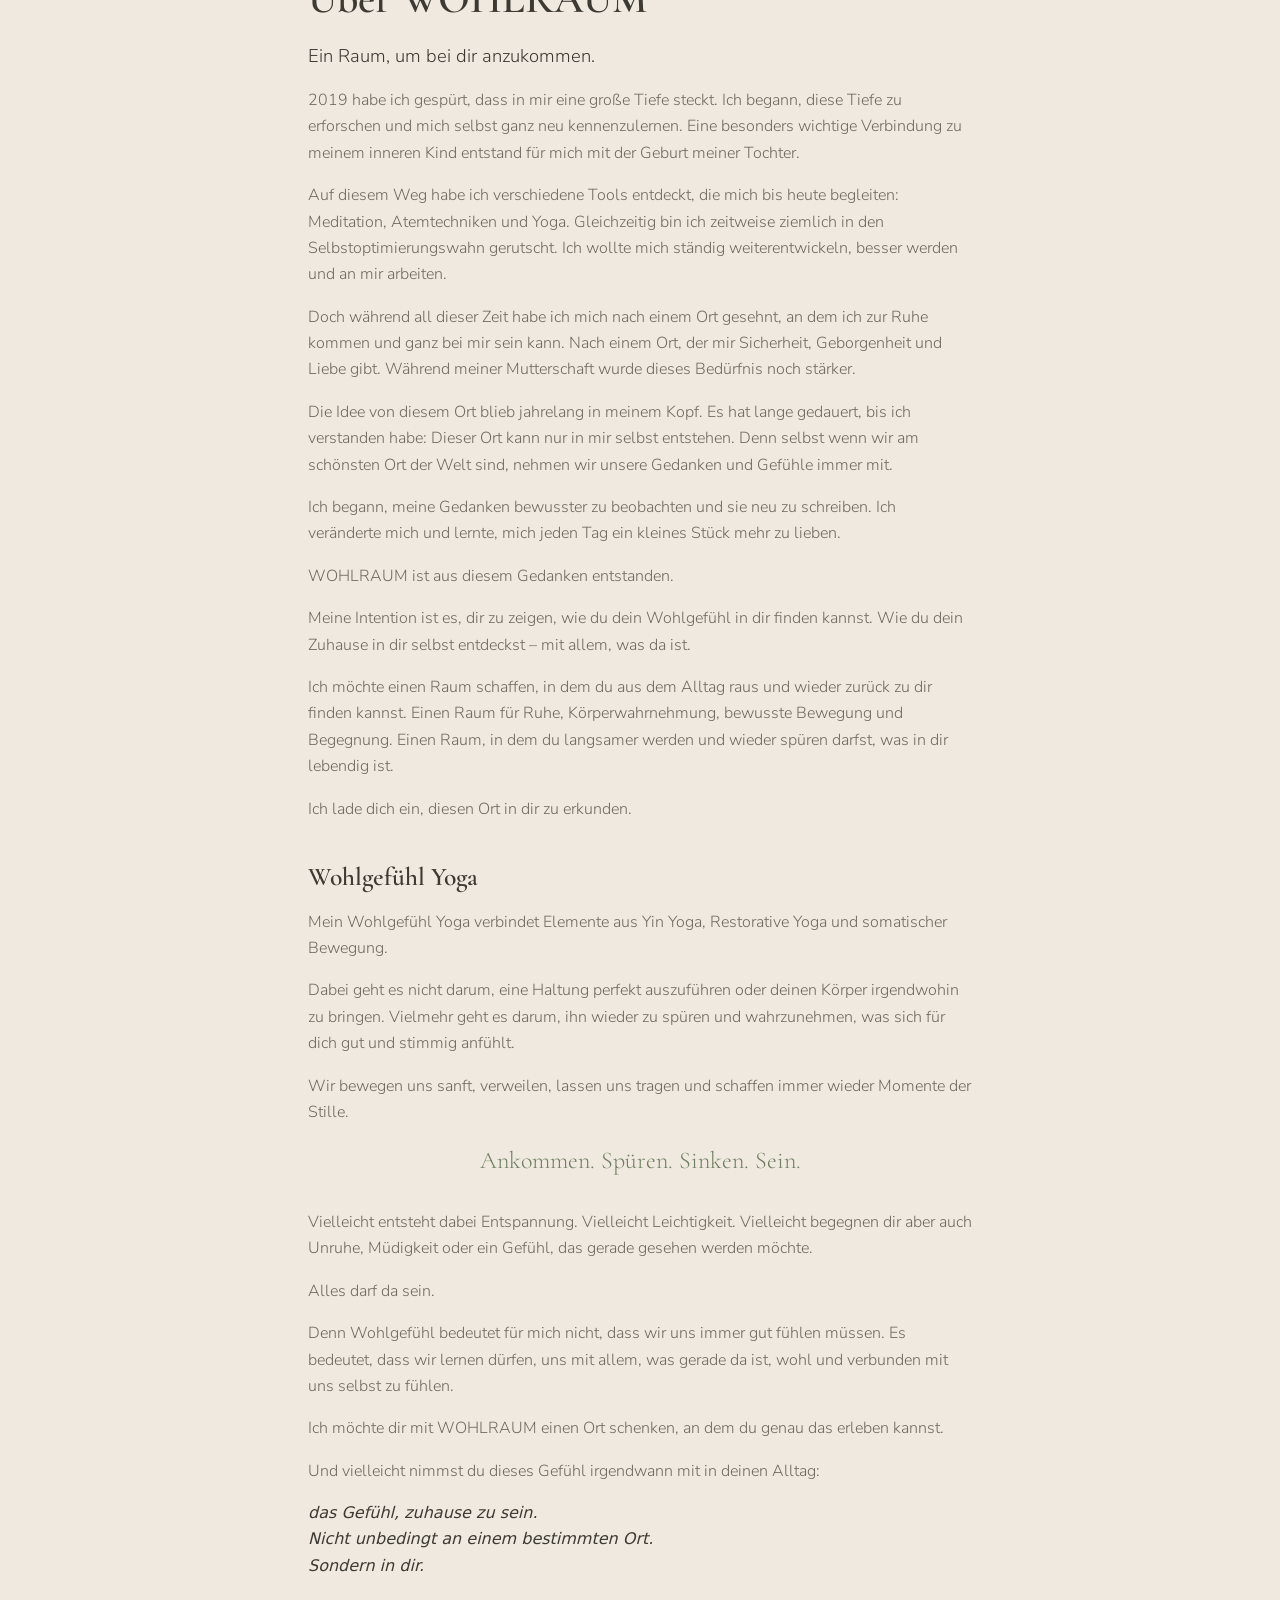
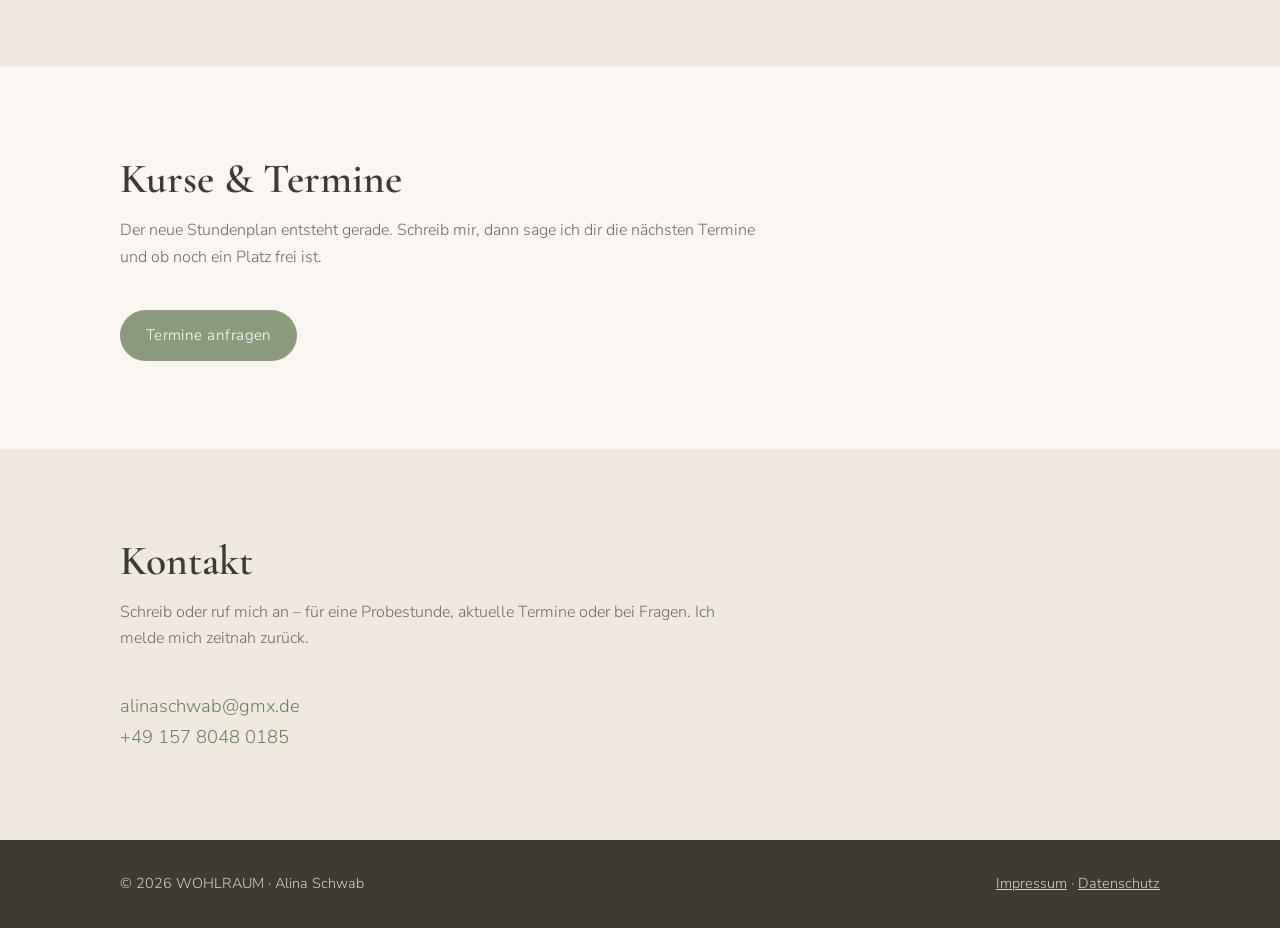
==== commit fbf979cd: "Update contact information and improve homepage messaging" ====
--- a/index.html
+++ b/index.html
@@ -39,11 +39,10 @@
     <!-- Hero -->
     <section class="hero">
       <div class="container hero__inner">
-        <p class="hero__kicker">Wohlgefühl Yoga in Breisach am Rhein</p>
-        <h1 class="hero__title">Ankommen. Spüren.<br />Sinken. Sein.</h1>
+        <p class="hero__kicker">Yoga in Breisach am Rhein</p>
+        <h1 class="hero__title">Komm zur Ruhe.<br />Finde deine Kraft.</h1>
         <p class="hero__text">
-          Sanfte Bewegung aus Yin Yoga, Restorative Yoga und somatischer Praxis –
-          ein Raum, um aus dem Alltag heraus und wieder zurück zu dir zu finden.
+          Sanftes, achtsames Yoga für alle Level – in kleinen Gruppen und Einzelstunden.
         </p>
         <div class="hero__actions">
           <a href="#kontakt" class="btn btn--primary">Schreib mir</a>
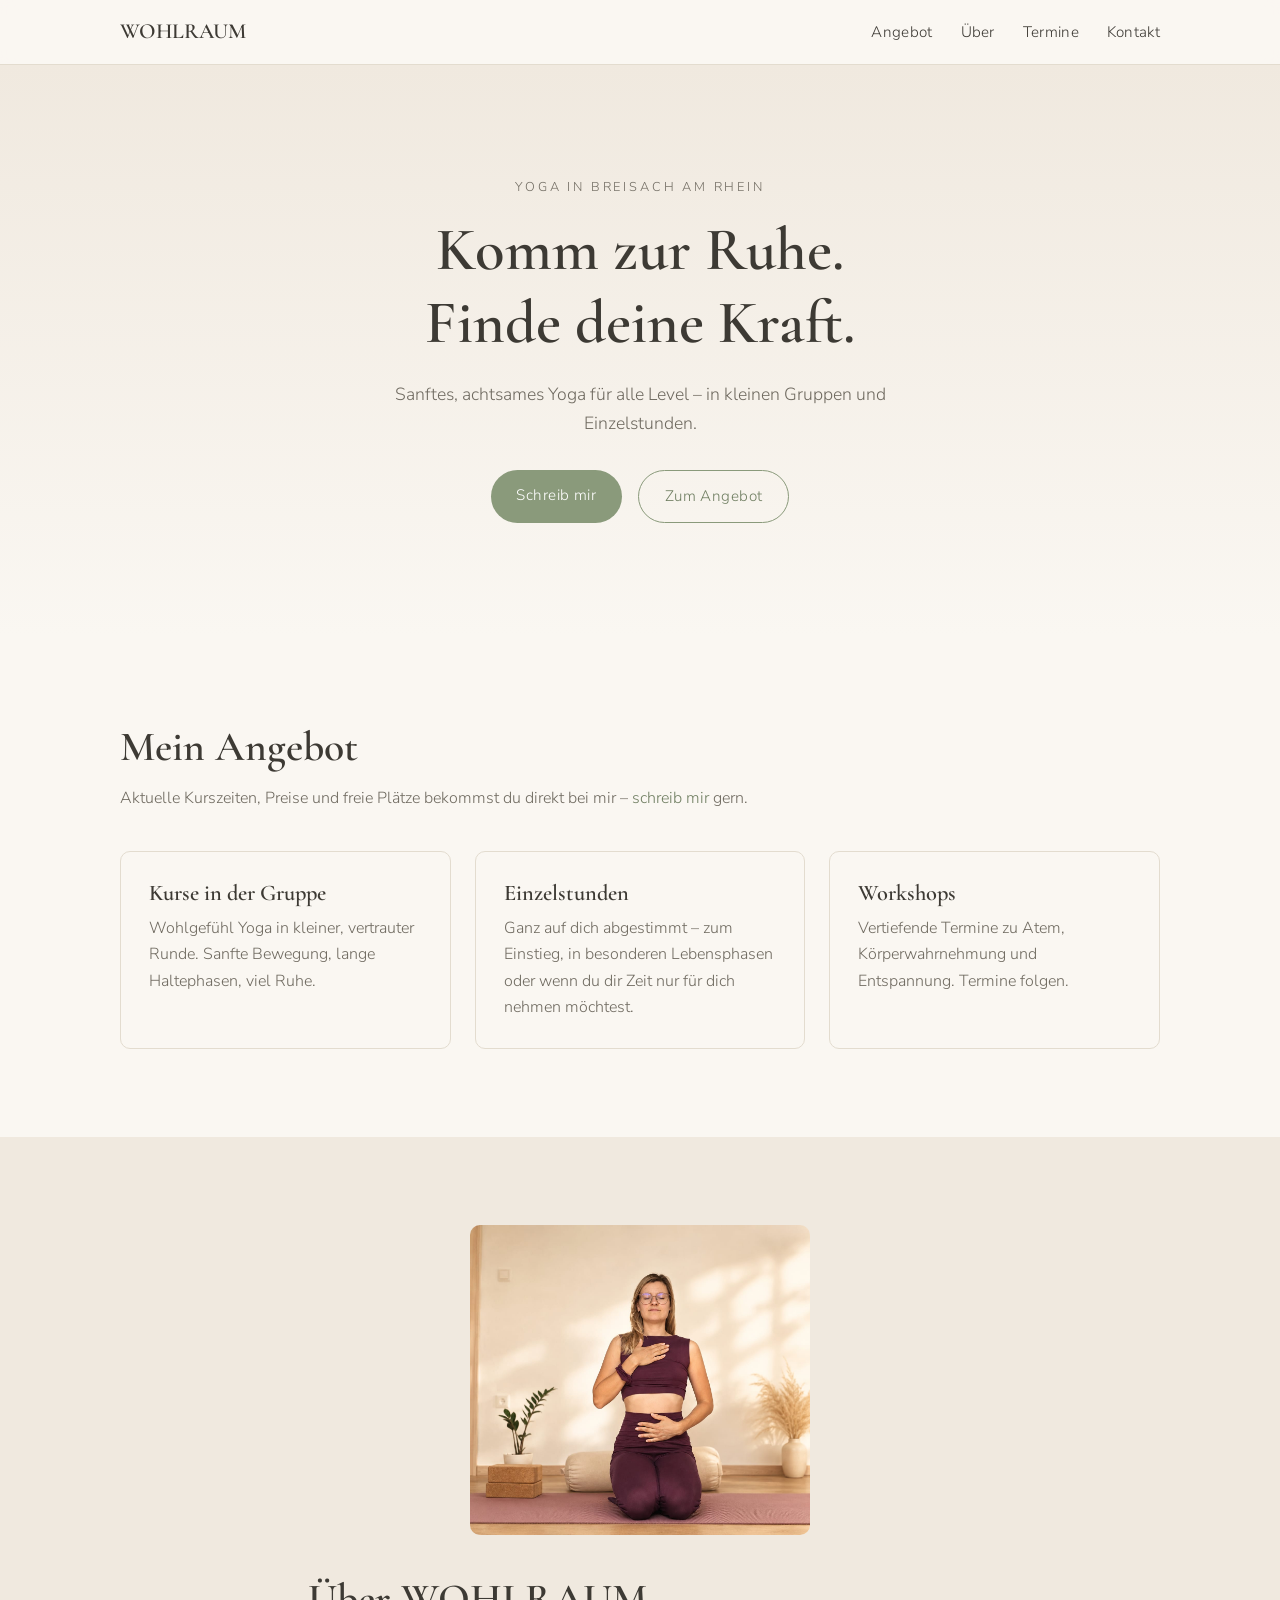
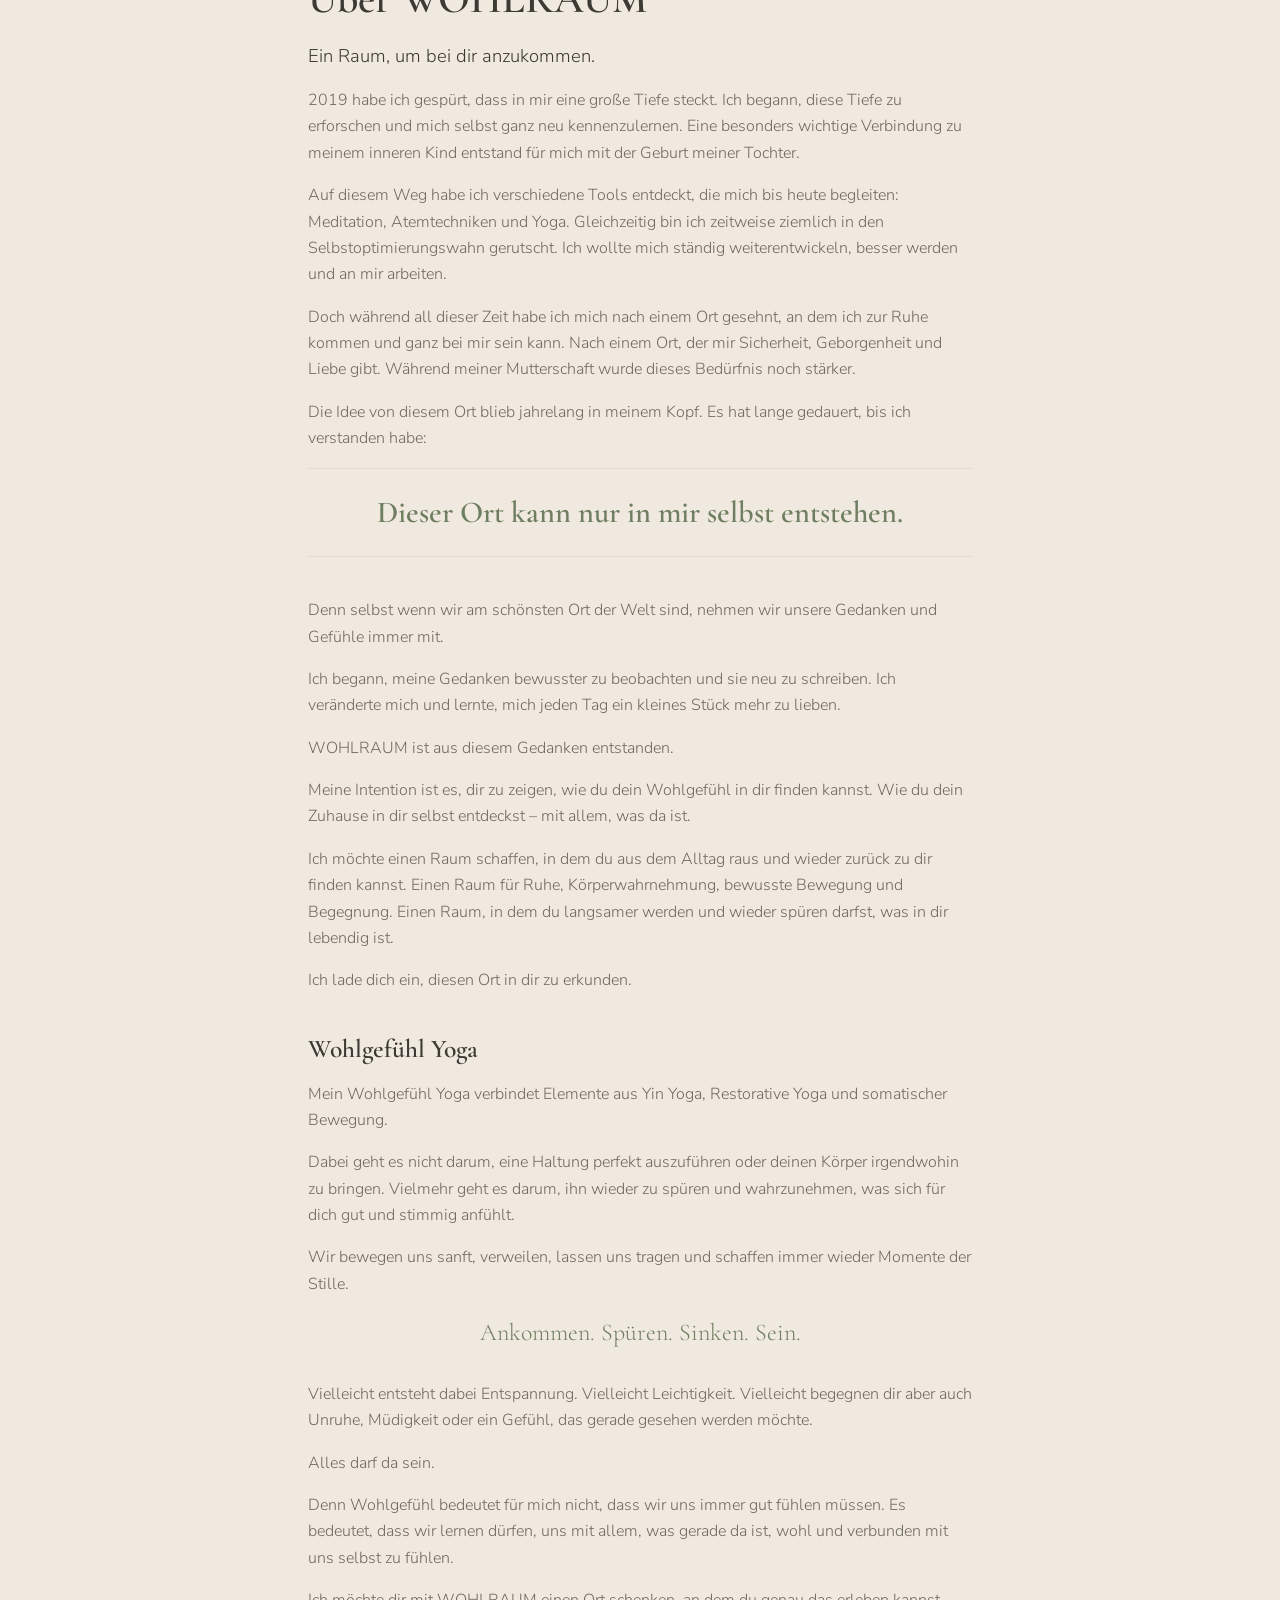
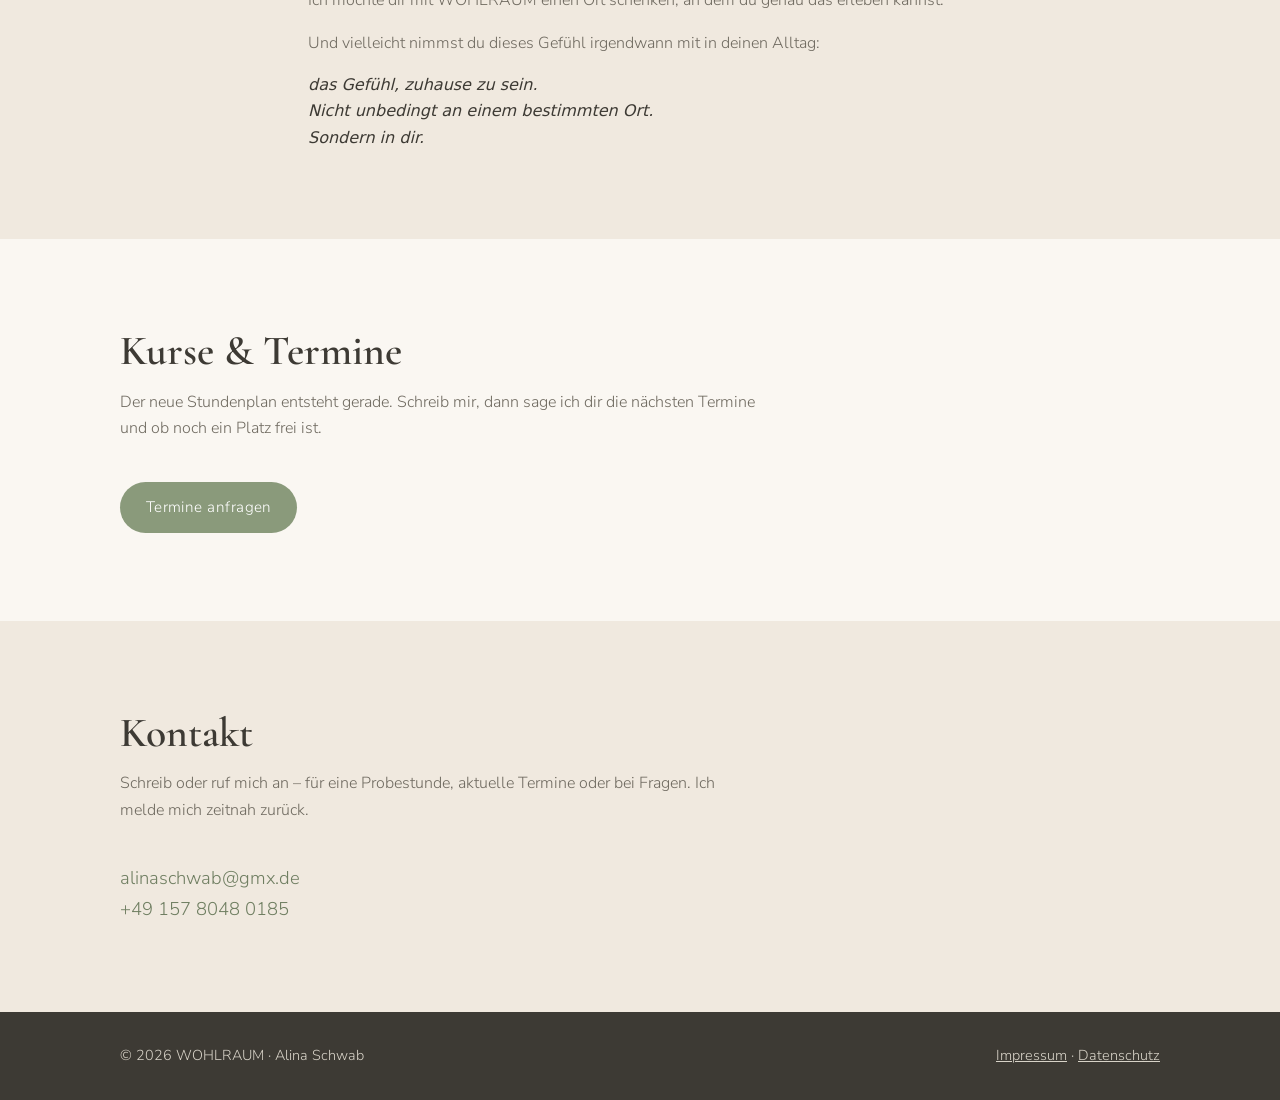
==== commit d8dcee1c: "Add pullquote styling and enhance "Über mich" section for clarity" ====
--- a/index.html
+++ b/index.html
@@ -92,7 +92,11 @@
 
           <p>Doch während all dieser Zeit habe ich mich nach einem Ort gesehnt, an dem ich zur Ruhe kommen und ganz bei mir sein kann. Nach einem Ort, der mir Sicherheit, Geborgenheit und Liebe gibt. Während meiner Mutterschaft wurde dieses Bedürfnis noch stärker.</p>
 
-          <p>Die Idee von diesem Ort blieb jahrelang in meinem Kopf. Es hat lange gedauert, bis ich verstanden habe: Dieser Ort kann nur in mir selbst entstehen. Denn selbst wenn wir am schönsten Ort der Welt sind, nehmen wir unsere Gedanken und Gefühle immer mit.</p>
+          <p>Die Idee von diesem Ort blieb jahrelang in meinem Kopf. Es hat lange gedauert, bis ich verstanden habe:</p>
+
+          <p class="about__pullquote">Dieser Ort kann nur in mir selbst entstehen.</p>
+
+          <p>Denn selbst wenn wir am schönsten Ort der Welt sind, nehmen wir unsere Gedanken und Gefühle immer mit.</p>
 
           <p>Ich begann, meine Gedanken bewusster zu beobachten und sie neu zu schreiben. Ich veränderte mich und lernte, mich jeden Tag ein kleines Stück mehr zu lieben.</p>
 
--- a/styles.css
+++ b/styles.css
@@ -221,6 +221,19 @@
   margin-top: 1.75rem;
   font-style: italic;
   color: var(--color-text) !important;
+}
+
+.about__pullquote {
+  font-family: var(--font-head);
+  font-weight: 600;
+  font-size: clamp(1.5rem, 4vw, 1.9rem);
+  line-height: 1.3;
+  text-align: center;
+  color: var(--color-accent-dark) !important;
+  margin: 2.5rem 0;
+  padding: 1.5rem 1rem;
+  border-top: 1px solid var(--color-line);
+  border-bottom: 1px solid var(--color-line);
 }
 
 /* ---------- Stundenplan ---------- */
